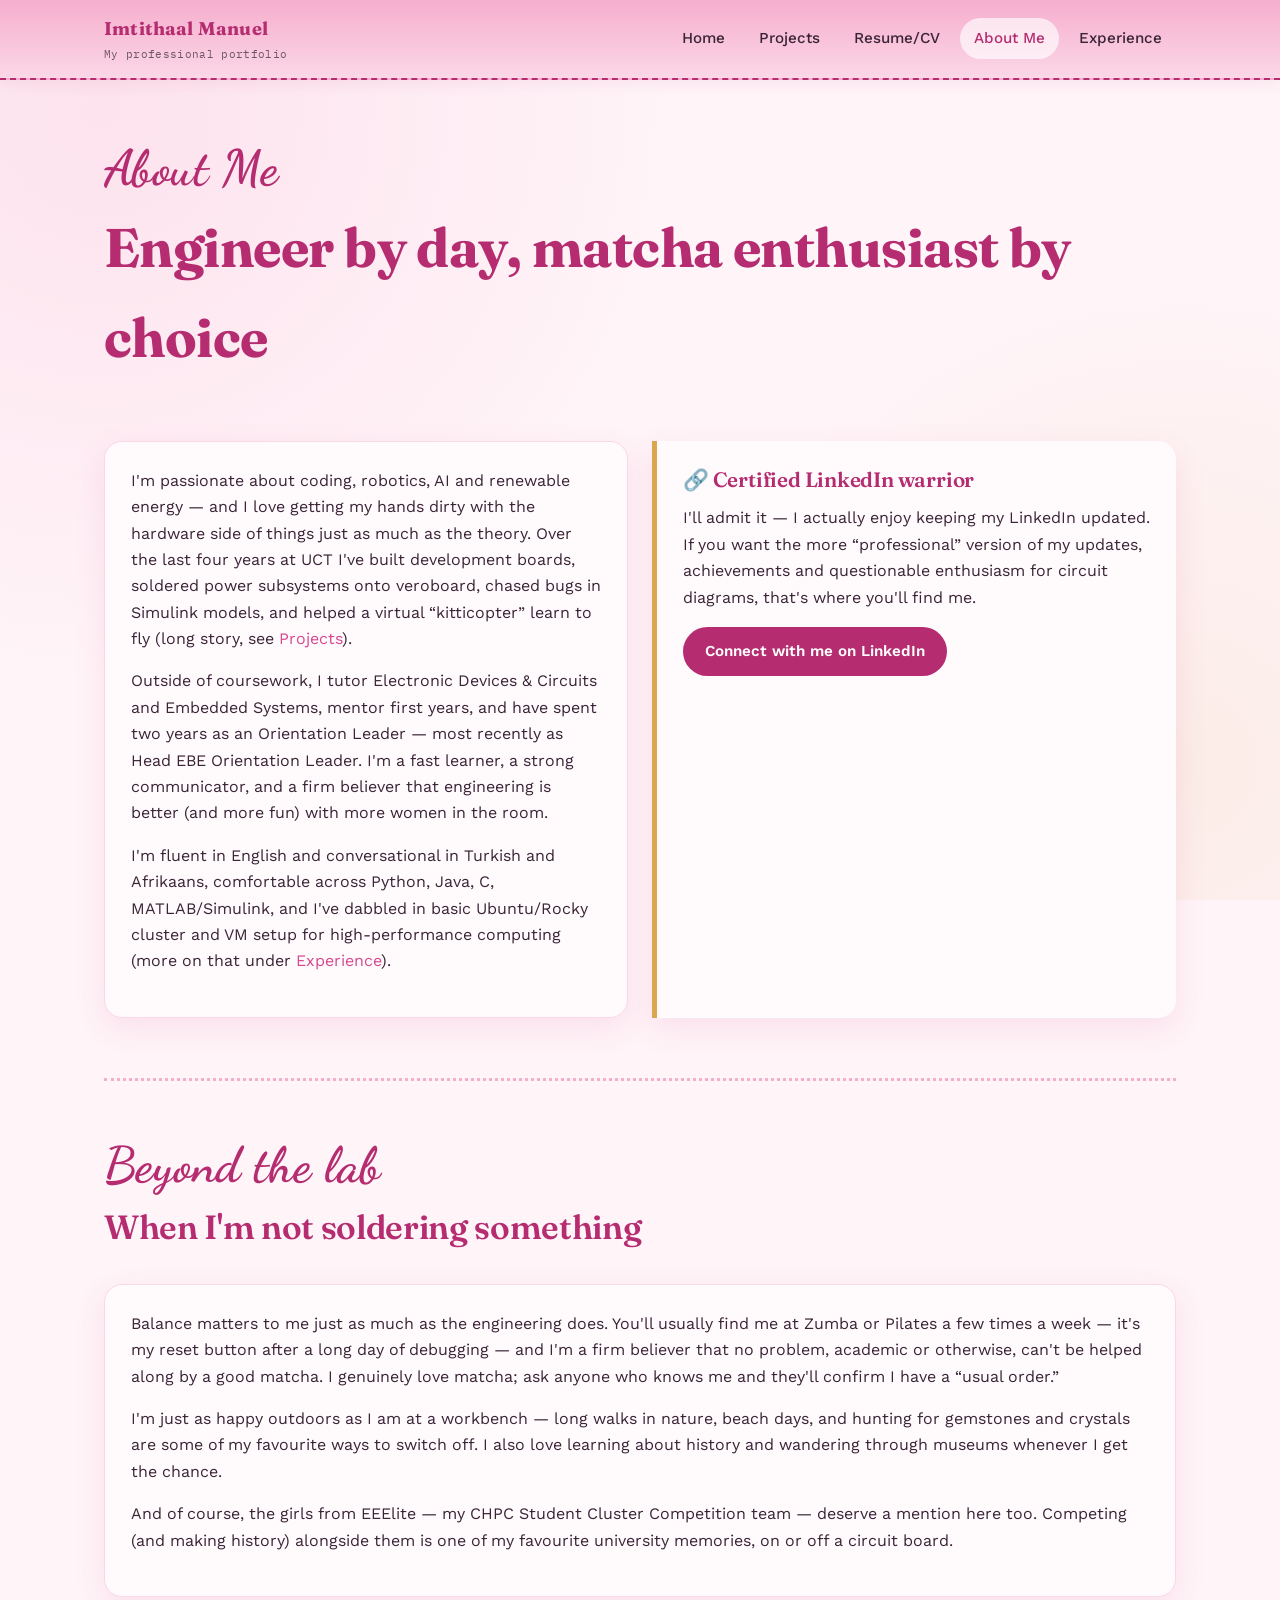
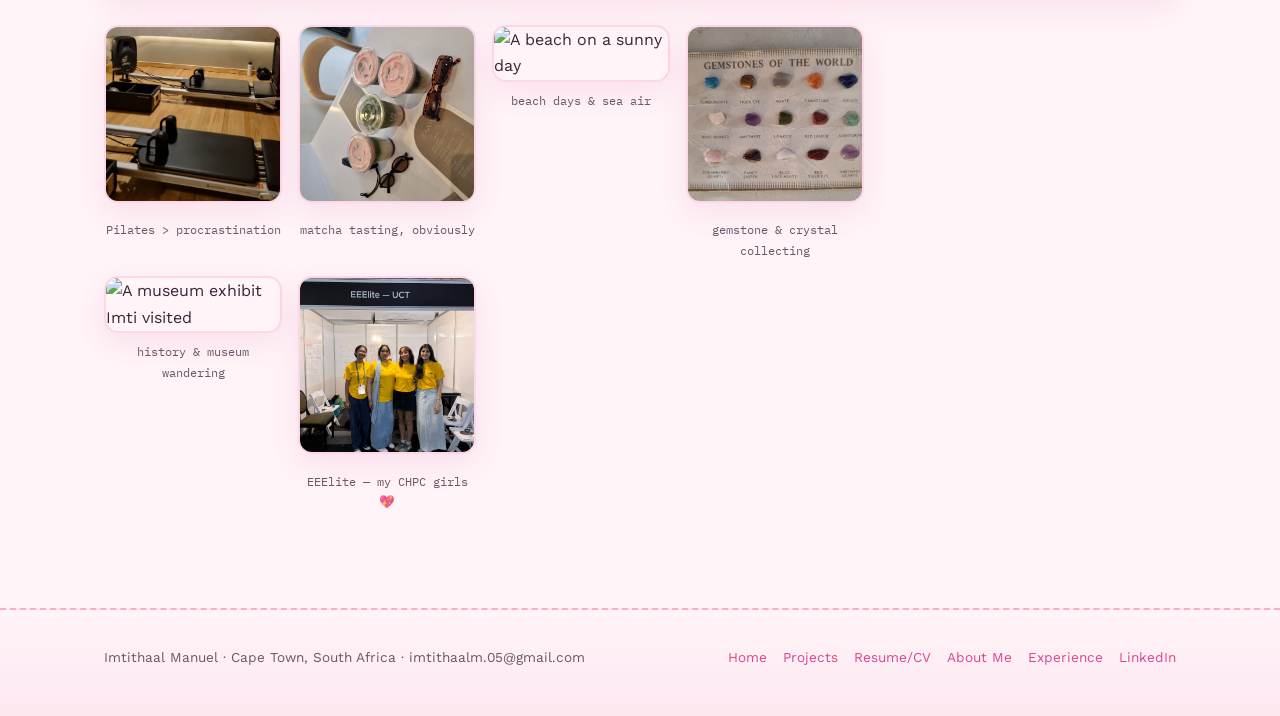
==== about.html @ 9ca9e53a "newest update" ====
<!DOCTYPE html>
<html lang="en">
<head>
<meta charset="UTF-8">
<meta name="viewport" content="width=device-width, initial-scale=1.0">
<title>About Me — Imtithaal Manuel</title>
<meta name="description" content="Get to know Imti — engineer, tutor, orientation leader, and everything she loves outside the lab.">
<link rel="icon" href="data:image/svg+xml,%3Csvg xmlns='http://www.w3.org/2000/svg' viewBox='0 0 100 100'%3E%3Ccircle cx='50' cy='50' r='45' fill='%23f6aecd'/%3E%3Ccircle cx='50' cy='50' r='16' fill='%23d6478e'/%3E%3C/svg%3E">
<link rel="stylesheet" href="style.css">

</head>
<body>
<a class="skip-link" href="#main">Skip to content</a>

<header class="site-header">
  <nav class="nav">
    <a href="index.html" class="brand"><span class="brand-name">Imtithaal Manuel</span><span class="brand-tagline">My professional portfolio</span></a>
    <input type="checkbox" id="nav-toggle" class="nav-toggle">
    <label for="nav-toggle" class="hamburger" aria-label="Toggle navigation"><span></span><span></span><span></span></label>
    <ul class="nav-links">
      <li><a href="index.html">Home</a></li>
      <li><a href="projects.html">Projects</a></li>
      <li><a href="cv.html">Resume/CV</a></li>
      <li><a href="about.html" class="active">About Me</a></li>
      <li><a href="experience.html">Experience</a></li>
    </ul>
  </nav>
</header>

<main id="main">

  <section class="hero" style="padding-bottom:0;">
    <div class="wrap">
      <span class="eyebrow">About Me</span>
      <h1>Engineer by day, matcha enthusiast by choice</h1>
    </div>
  </section>

  <section>
    <div class="wrap">
      <div class="grid-2">
        <div class="card">
          <p>I'm passionate about coding, robotics, AI and renewable energy &mdash; and I love getting my hands dirty with the hardware side of things just as much as the theory. Over the last four years at UCT I've built development boards, soldered power subsystems onto veroboard, chased bugs in Simulink models, and helped a virtual &ldquo;kitticopter&rdquo; learn to fly (long story, see <a href="projects.html">Projects</a>).</p>
          <p>Outside of coursework, I tutor Electronic Devices &amp; Circuits and Embedded Systems, mentor first years, and have spent two years as an Orientation Leader &mdash; most recently as Head EBE Orientation Leader. I'm a fast learner, a strong communicator, and a firm believer that engineering is better (and more fun) with more women in the room.</p>
          <p>I'm fluent in English and conversational in Turkish and Afrikaans, comfortable across Python, Java, C, MATLAB/Simulink, and I've dabbled in basic Ubuntu/Rocky cluster and VM setup for high-performance computing (more on that under <a href="experience.html">Experience</a>).</p>
        </div>
        <div class="callout">
          <h3 class="mt-0">&#128279; Certified LinkedIn warrior</h3>
          <p>I'll admit it &mdash; I actually enjoy keeping my LinkedIn updated. If you want the more &ldquo;professional&rdquo; version of my updates, achievements and questionable enthusiasm for circuit diagrams, that's where you'll find me.</p>
          <a class="btn" href="https://www.linkedin.com/in/imtithaal-m-58539129a" target="_blank" rel="noopener">Connect with me on LinkedIn</a>
        </div>
      </div>
    </div>
  </section>

  <div class="wrap"><div class="trace-divider"></div></div>

  <section>
    <div class="wrap">
      <div class="section-head">
        <span class="eyebrow">Beyond the lab</span>
        <h2>When I'm not soldering something</h2>
      </div>
      <div class="card" style="margin-bottom:28px;">
        <p>Balance matters to me just as much as the engineering does. You'll usually find me at Zumba or Pilates a few times a week &mdash; it's my reset button after a long day of debugging &mdash; and I'm a firm believer that no problem, academic or otherwise, can't be helped along by a good matcha. I genuinely love matcha; ask anyone who knows me and they'll confirm I have a &ldquo;usual order.&rdquo;</p>
          <p>I'm just as happy outdoors as I am at a workbench &mdash; long walks in nature, beach days, and hunting for gemstones and crystals are some of my favourite ways to switch off. I also love learning about history and wandering through museums whenever I get the chance.</p>
          <p>And of course, the girls from EEElite &mdash; my CHPC Student Cluster Competition team &mdash; deserve a mention here too. Competing (and making history) alongside them is one of my favourite university memories, on or off a circuit board.</p>
      </div>
      <div class="hobby-grid">
        <figure>
          <img src="images/pilates.jpg" alt="A Pilates reformer machine in a bright studio">
          <figcaption>Pilates &gt; procrastination</figcaption>
        </figure>
        <figure>
          <img src="images/matcha.jpg" alt="A matcha tasting, cups of matcha lined up">
          <figcaption>matcha tasting, obviously</figcaption>
        </figure>
        <figure>
          <img src="images/beach.jpg" alt="A beach on a sunny day">
          <figcaption>beach days &amp; sea air</figcaption>
        </figure>
        <figure>
          <img src="images/stones.jpg" alt="A collection of gemstones and crystals">
          <figcaption>gemstone &amp; crystal collecting</figcaption>
        </figure>
        <figure>
          <img src="images/history.jpg" alt="A museum exhibit Imti visited">
          <figcaption>history &amp; museum wandering</figcaption>
        </figure>
        <figure>
          <img src="images/eeelite.jpg" alt="Imti with her CHPC Student Cluster Competition team, EEElite">
          <figcaption>EEElite &mdash; my CHPC girls &#128150;</figcaption>
        </figure>
      </div>
    </div>
  </section>

</main>

<footer class="site-footer">
  <div class="wrap footer-inner">
    <p>Imtithaal Manuel &middot; Cape Town, South Africa &middot; imtithaalm.05@gmail.com</p>
    <div class="footer-links">
      <a href="index.html">Home</a>
      <a href="projects.html">Projects</a>
      <a href="cv.html">Resume/CV</a>
      <a href="about.html">About Me</a>
      <a href="experience.html">Experience</a>
      <a href="https://www.linkedin.com/in/imtithaal-m-58539129a" target="_blank" rel="noopener">LinkedIn</a>
    </div>
  </div>
</footer>

</body>
</html>
---- style.css ----
/* =========================================================
   Imti Manuel — Eportfolio
   Design system: "Pink Circuit" — baby pink + PCB trace motifs
   ========================================================= */

@import url('https://fonts.googleapis.com/css2?family=Fraunces:ital,opsz,wght@0,9..144,400;0,9..144,600;0,9..144,700;1,9..144,500&family=Work+Sans:wght@300;400;500;600;700&family=IBM+Plex+Mono:wght@400;500;600&family=Dancing+Script:wght@600;700&display=swap');

:root{
  --pink-bg:      #fff4f8;
  --pink-card:    #fffbfd;
  --pink-primary: #f6aecd;
  --pink-soft:    #fbd7e7;
  --pink-deep:    #d6478e;
  --pink-deeper:  #b52d70;
  --ink:          #3a2436;
  --ink-soft:     #6e5568;
  --gold:         #dba64c;
  --trace:        #f2c6dc;
  --radius:       18px;
  --shadow:       0 10px 30px rgba(214,71,142,0.12);
  --maxw:         1120px;
}

*{box-sizing:border-box;}
html{scroll-behavior:smooth;}

body{
  margin:0;
  background:var(--pink-bg);
  color:var(--ink);
  font-family:'Work Sans', sans-serif;
  font-weight:400;
  line-height:1.65;
  -webkit-font-smoothing:antialiased;
}

/* Circuit trace background wash on body */
body{
  background-image:
    radial-gradient(circle at 8% 12%, rgba(246,174,205,0.25), transparent 40%),
    radial-gradient(circle at 92% 85%, rgba(219,166,76,0.10), transparent 35%);
  background-attachment:fixed;
}

h1,h2,h3,h4{
  font-family:'Fraunces', serif;
  color:var(--pink-deeper);
  margin:0 0 0.4em 0;
  font-weight:600;
  letter-spacing:-0.01em;
}

h1{font-size:clamp(2.2rem,5vw,3.4rem); font-weight:700;}
h2{font-size:clamp(1.5rem,3vw,2.1rem);}
h3{font-size:1.3rem;}

p{margin:0 0 1em 0;}
a{color:var(--pink-deep); text-decoration:none;}
a:hover{color:var(--pink-deeper); text-decoration:underline;}

.mono{
  font-family:'IBM Plex Mono', monospace;
  letter-spacing:0.02em;
}

.wrap{
  max-width:var(--maxw);
  margin:0 auto;
  padding:0 24px;
}

/* ---------- Skip link / focus ---------- */
a:focus-visible, button:focus-visible, .chip:focus-visible{
  outline:3px solid var(--pink-deeper);
  outline-offset:2px;
}
.skip-link{
  position:absolute; left:-999px; top:auto;
  background:var(--pink-deeper); color:#fff; padding:10px 16px; border-radius:8px; z-index:999;
}
.skip-link:focus{ left:16px; top:16px; }

/* ---------- Header / Nav (the "board edge") ---------- */
.site-header{
  position:sticky; top:0; z-index:50;
  background:linear-gradient(180deg, var(--pink-primary), var(--pink-soft));
  border-bottom:2px dashed var(--pink-deeper);
  box-shadow:0 4px 14px rgba(181,45,112,0.08);
}
.nav{
  display:flex; align-items:center; justify-content:space-between;
  padding:14px 24px; max-width:var(--maxw); margin:0 auto;
}
.brand{
  display:flex; flex-direction:column; align-items:flex-start; gap:1px;
  text-decoration:none;
}
.brand:hover{ text-decoration:none; }
.brand-name{
  font-family:'Fraunces', serif;
  font-weight:700;
  font-size:1.15rem;
  color:var(--pink-deeper);
  letter-spacing:0.01em;
}
.brand-tagline{
  font-family:'IBM Plex Mono', monospace;
  font-size:0.7rem;
  color:var(--ink-soft);
  letter-spacing:0.03em;
}
.nav-links{
  display:flex; gap:6px; list-style:none; margin:0; padding:0;
}
.nav-links a{
  display:inline-block;
  padding:8px 14px;
  border-radius:999px;
  color:var(--ink);
  font-weight:500;
  font-size:0.95rem;
}
.nav-links a:hover, .nav-links a.active{
  background:rgba(255,255,255,0.65);
  text-decoration:none;
  color:var(--pink-deeper);
}
.nav-toggle{ display:none; }
.hamburger{
  display:none;
  background:none; border:2px solid var(--pink-deeper); border-radius:10px;
  width:42px; height:38px; cursor:pointer;
  flex-direction:column; align-items:center; justify-content:center; gap:4px;
}
.hamburger span{ width:20px; height:2px; background:var(--pink-deeper); display:block; }

@media (max-width: 760px){
  .hamburger{ display:flex; }
  .nav-links{
    position:absolute; top:100%; left:0; right:0;
    flex-direction:column; background:var(--pink-soft);
    padding:10px 20px 18px; gap:2px;
    display:none;
    border-bottom:2px dashed var(--pink-deeper);
  }
  .nav-toggle:checked ~ .nav-links{ display:flex; }
  .nav-links a{ width:100%; }
}

/* ---------- Hero ---------- */
.hero{
  padding:64px 0 40px;
}
.hero-grid{
  display:grid;
  grid-template-columns:1.1fr 0.9fr;
  gap:48px;
  align-items:center;
}
@media (max-width:820px){ .hero-grid{ grid-template-columns:1fr; } }

.eyebrow{
  display:block;
  font-family:'Dancing Script', cursive;
  font-size:clamp(2rem, 4.5vw, 3.1rem);
  font-weight:700;
  text-transform:none;
  letter-spacing:0.01em;
  color:var(--pink-deeper);
  margin-bottom:10px;
  line-height:1;
}

.hero-photo-frame{
  position:relative;
  border-radius:24px;
  padding:14px;
  background:var(--pink-card);
  box-shadow:var(--shadow);
  border:2px solid var(--pink-soft);
}
.hero-photo-frame img{
  width:100%; display:block; border-radius:16px;
}
.hero-photo-caption{
  font-family:'IBM Plex Mono', monospace;
  font-size:0.78rem;
  color:var(--ink-soft);
  text-align:center;
  margin-top:10px;
}

.lede{
  font-size:1.15rem;
  color:var(--ink-soft);
  max-width:56ch;
}

.btn{
  display:inline-flex; align-items:center; gap:8px;
  background:var(--pink-deeper); color:#fff;
  padding:12px 22px; border-radius:999px;
  font-weight:600; font-size:0.95rem;
  border:none; cursor:pointer;
}
.btn:hover{ background:var(--pink-deep); text-decoration:none; color:#fff; }
.btn-outline{
  background:transparent; color:var(--pink-deeper);
  border:2px solid var(--pink-deeper);
}
.btn-outline:hover{ background:var(--pink-soft); color:var(--pink-deeper); }
.btn-row{ display:flex; gap:12px; flex-wrap:wrap; margin-top:22px; }

/* ---------- Divider ---------- */
.trace-divider{
  width:100%; height:0; margin:24px 0;
  border-top:3px dotted var(--pink-primary);
}

/* ---------- Sections ---------- */
section{ padding:36px 0; }
.section-head{ margin-bottom:28px; }
.section-head .eyebrow{ margin-bottom:10px; }

/* ---------- Chips / tags (component labels) ---------- */
.chips{ display:flex; flex-wrap:wrap; gap:10px; }
.chip{
  font-family:'IBM Plex Mono', monospace;
  font-size:0.82rem;
  background:var(--pink-card);
  border:1.5px solid var(--pink-primary);
  color:var(--ink);
  padding:7px 13px;
  border-radius:8px;
  position:relative;
}

/* ---------- Cards ---------- */
.card{
  background:var(--pink-card);
  border-radius:var(--radius);
  border:1px solid var(--pink-soft);
  box-shadow:var(--shadow);
  padding:26px;
}
.grid-2{ display:grid; grid-template-columns:1fr 1fr; gap:24px; }
.grid-3{ display:grid; grid-template-columns:repeat(3,1fr); gap:20px; }
@media (max-width:820px){ .grid-2, .grid-3{ grid-template-columns:1fr; } }

.gallery-strip{
  display:grid; grid-template-columns:repeat(4,1fr); gap:16px;
}
@media (max-width:820px){ .gallery-strip{ grid-template-columns:repeat(2,1fr); } }
.gallery-strip figure{ margin:0; }
.gallery-strip img{
  width:100%; height:190px; object-fit:cover; border-radius:14px;
  border:2px solid var(--pink-soft);
}
.gallery-strip figcaption{
  font-family:'IBM Plex Mono', monospace;
  font-size:0.74rem; color:var(--ink-soft);
  margin-top:8px; text-align:center;
}

/* ---------- IC-chip style badge for course codes ---------- */
.ic-badge{
  display:inline-block;
  font-family:'Dancing Script', cursive;
  font-weight:700; font-size:1.7rem;
  color:var(--pink-deeper);
  line-height:1;
}

/* ---------- Project cards ---------- */
.project{
  background:var(--pink-card);
  border-radius:var(--radius);
  border:1px solid var(--pink-soft);
  box-shadow:var(--shadow);
  overflow:hidden;
  margin-bottom:36px;
  display:grid;
  grid-template-columns:0.9fr 1.1fr;
  align-items:center;
}
.project.reverse{ direction:rtl; }
.project.reverse > *{ direction:ltr; }
@media (max-width:820px){
  .project, .project.reverse{ grid-template-columns:1fr; direction:ltr; }
}
.project img{
  width:100%;
  aspect-ratio:4/3;
  object-fit:cover;
  object-position:center;
  display:block;
}
.project-body{ padding:28px 30px; }
.project-body .ic-badge{ margin-bottom:14px; }
.project-tools{ margin-top:16px; display:flex; flex-wrap:wrap; gap:8px; }
.project-tools .chip{ font-size:0.75rem; padding:5px 10px; }
.report-slot{
  margin-top:18px;
  border:1.5px dashed var(--pink-primary);
  border-radius:12px;
  padding:12px 16px;
  font-size:0.85rem;
  color:var(--ink-soft);
  background:rgba(255,255,255,0.5);
}

/* ---------- Timeline (experience) ---------- */
.timeline{
  border-left:3px dashed var(--pink-primary);
  padding-left:28px;
  margin-left:8px;
}
.timeline-item{
  position:relative;
  margin-bottom:44px;
}
.timeline-item::before{
  content:""; position:absolute; left:-35px; top:6px;
  width:14px; height:14px; border-radius:50%;
  background:var(--gold); border:3px solid var(--pink-bg);
  box-shadow:0 0 0 2px var(--pink-deeper);
}
.timeline-date{
  font-family:'IBM Plex Mono', monospace;
  font-size:0.8rem; color:var(--pink-deeper); font-weight:600;
  text-transform:uppercase; letter-spacing:0.06em;
}
.timeline-item img{
  width:100%; max-width:520px; border-radius:16px; margin-top:14px;
  border:2px solid var(--pink-soft); box-shadow:var(--shadow);
}
.timeline-item .img-row{ display:flex; gap:16px; flex-wrap:wrap; align-items:flex-start; }
.timeline-item .img-row img{
  width:100%;
  max-width:380px;
  height:auto;
  aspect-ratio:4/3;
  object-fit:cover;
  object-position:center;
}
@media (max-width:600px){
  .timeline-item .img-row img{ max-width:100%; }
}

/* ---------- CV page ---------- */
.cv-grid{ display:grid; grid-template-columns:repeat(2,1fr); gap:24px; }
@media (max-width:820px){ .cv-grid{ grid-template-columns:1fr; } }
.cv-block h3{
  display:flex; align-items:center; gap:10px;
}
.cv-block h3::before{
  content:""; width:8px; height:8px; border-radius:50%; background:var(--gold);
}
.cv-list{ list-style:none; margin:0; padding:0; }
.cv-list li{
  padding:10px 0; border-bottom:1px dashed var(--pink-soft);
}
.cv-list li:last-child{ border-bottom:none; }
.cv-role{ font-weight:600; color:var(--ink); }
.cv-date{
  font-family:'IBM Plex Mono', monospace; font-size:0.78rem; color:var(--ink-soft);
}

.download-panel{
  background:linear-gradient(135deg, var(--pink-primary), var(--pink-soft));
  border-radius:var(--radius);
  padding:32px;
  text-align:center;
  box-shadow:var(--shadow);
  margin-bottom:40px;
}
.download-panel p{ color:var(--ink); }

/* ---------- Contact form ---------- */
.contact-form{
  max-width:640px;
  margin:0 auto;
}
.form-row{
  display:grid; grid-template-columns:1fr 1fr; gap:18px;
}
@media (max-width:560px){ .form-row{ grid-template-columns:1fr; } }
.form-field{ margin-bottom:18px; display:flex; flex-direction:column; }
.form-field label{
  font-family:'IBM Plex Mono', monospace;
  font-size:0.8rem; color:var(--pink-deeper); font-weight:600;
  margin-bottom:6px;
}
.form-field input, .form-field textarea{
  font-family:'Work Sans', sans-serif;
  font-size:0.95rem;
  padding:11px 14px;
  border-radius:10px;
  border:1.5px solid var(--pink-primary);
  background:#fff;
  color:var(--ink);
  resize:vertical;
}
.form-field input:focus, .form-field textarea:focus{
  outline:none;
  border-color:var(--pink-deeper);
  box-shadow:0 0 0 3px rgba(214,71,142,0.15);
}
.contact-form .btn{
  border:none; cursor:pointer; font-size:1rem;
}

/* ---------- Callout / linkedin ---------- */
.callout{
  background:var(--pink-card);
  border-left:5px solid var(--gold);
  border-radius:0 var(--radius) var(--radius) 0;
  padding:22px 26px;
  box-shadow:var(--shadow);
}

/* ---------- Footer ---------- */
.site-footer{
  margin-top:60px;
  padding:36px 0 48px;
  border-top:2px dashed var(--pink-primary);
  background:linear-gradient(180deg, transparent, rgba(246,174,205,0.18));
}
.footer-inner{
  display:flex; justify-content:space-between; align-items:center; flex-wrap:wrap; gap:14px;
}
.footer-inner p{ margin:0; font-size:0.85rem; color:var(--ink-soft); }
.footer-links{ display:flex; gap:16px; }
.footer-links a{ font-size:0.85rem; }

/* ---------- utilities ---------- */
.text-center{ text-align:center; }
.mt-0{ margin-top:0; }
.small{ font-size:0.85rem; color:var(--ink-soft); }

/* =========================================================
   Projects grid (overview page) + project detail pages
   ========================================================= */
.project-grid{
  display:grid;
  grid-template-columns:repeat(auto-fit, minmax(220px,1fr));
  gap:22px;
}
.project-card{
  display:flex; flex-direction:column;
  background:var(--pink-card);
  border-radius:var(--radius);
  border:1px solid var(--pink-soft);
  box-shadow:var(--shadow);
  overflow:hidden;
  text-decoration:none;
  color:var(--ink);
  transition:transform 0.15s ease, box-shadow 0.15s ease;
}
.project-card:hover{
  transform:translateY(-4px);
  box-shadow:0 16px 34px rgba(214,71,142,0.2);
  text-decoration:none;
}
.project-card img{
  width:100%; aspect-ratio:4/3; max-height:170px; object-fit:cover; display:block;
}
.project-card-body{ padding:20px 22px 24px; flex:1; display:flex; flex-direction:column; }
.project-card-body .ic-badge{ align-self:flex-start; margin-bottom:10px; }
.project-card-body h3{ margin-bottom:8px; font-size:1.15rem; }
.project-card-body p{
  color:var(--ink-soft); font-size:0.92rem; flex:1; margin-bottom:14px;
}
.read-more{
  font-family:'IBM Plex Mono', monospace;
  font-size:0.82rem; font-weight:600;
  color:var(--pink-deeper);
}
.project-card:hover .read-more{ text-decoration:underline; }

.detail-back{
  display:inline-flex; align-items:center; gap:6px;
  font-family:'IBM Plex Mono', monospace; font-size:0.85rem;
  margin-bottom:18px;
}

.project-detail{
  background:var(--pink-card);
  border-radius:var(--radius);
  border:1px solid var(--pink-soft);
  box-shadow:var(--shadow);
  overflow:hidden;
  display:grid;
  grid-template-columns:0.7fr 1.3fr;
  max-width:900px;
  margin:0 auto;
}
@media (max-width:820px){ .project-detail{ grid-template-columns:1fr; max-width:520px; } }
.project-detail img{ width:100%; height:100%; max-height:320px; object-fit:cover; object-position:center; }
.project-detail-body{ padding:28px 30px; }
.project-detail-body .ic-badge{ margin-bottom:14px; }

/* =========================================================
   Resume / CV page — distinct typography
   ========================================================= */
body.resume-page{
  font-family:'DM Sans', 'Work Sans', sans-serif;
}
body.resume-page h1, body.resume-page h2, body.resume-page h3{
  font-family:'Poppins', sans-serif;
  font-weight:600;
}
body.resume-page .cv-role{ font-family:'DM Sans', sans-serif; font-weight:600; }
body.resume-page .lede{ font-family:'DM Sans', sans-serif; }
.resume-intro{
  background:linear-gradient(135deg, var(--pink-primary), var(--pink-soft));
  border-radius:var(--radius);
  padding:36px;
  text-align:center;
  box-shadow:var(--shadow);
  margin-bottom:40px;
}
.resume-intro p{ font-family:'DM Sans', sans-serif; font-size:1.05rem; max-width:60ch; margin:0 auto 20px; }

/* =========================================================
   About Me — hobbies grid
   ========================================================= */
.hobby-grid{
  display:grid; grid-template-columns:repeat(auto-fill, minmax(150px,1fr)); gap:16px;
  max-width:760px;
}
@media (max-width:520px){ .hobby-grid{ grid-template-columns:repeat(2,1fr); } }
.hobby-grid figure{ margin:0; }
.hobby-grid img{
  width:100%; aspect-ratio:1/1; object-fit:cover; border-radius:14px;
  border:2px solid var(--pink-soft); box-shadow:var(--shadow);
}
.hobby-grid figcaption{
  font-family:'IBM Plex Mono', monospace; font-size:0.78rem; color:var(--ink-soft);
  margin-top:8px; text-align:center;
}
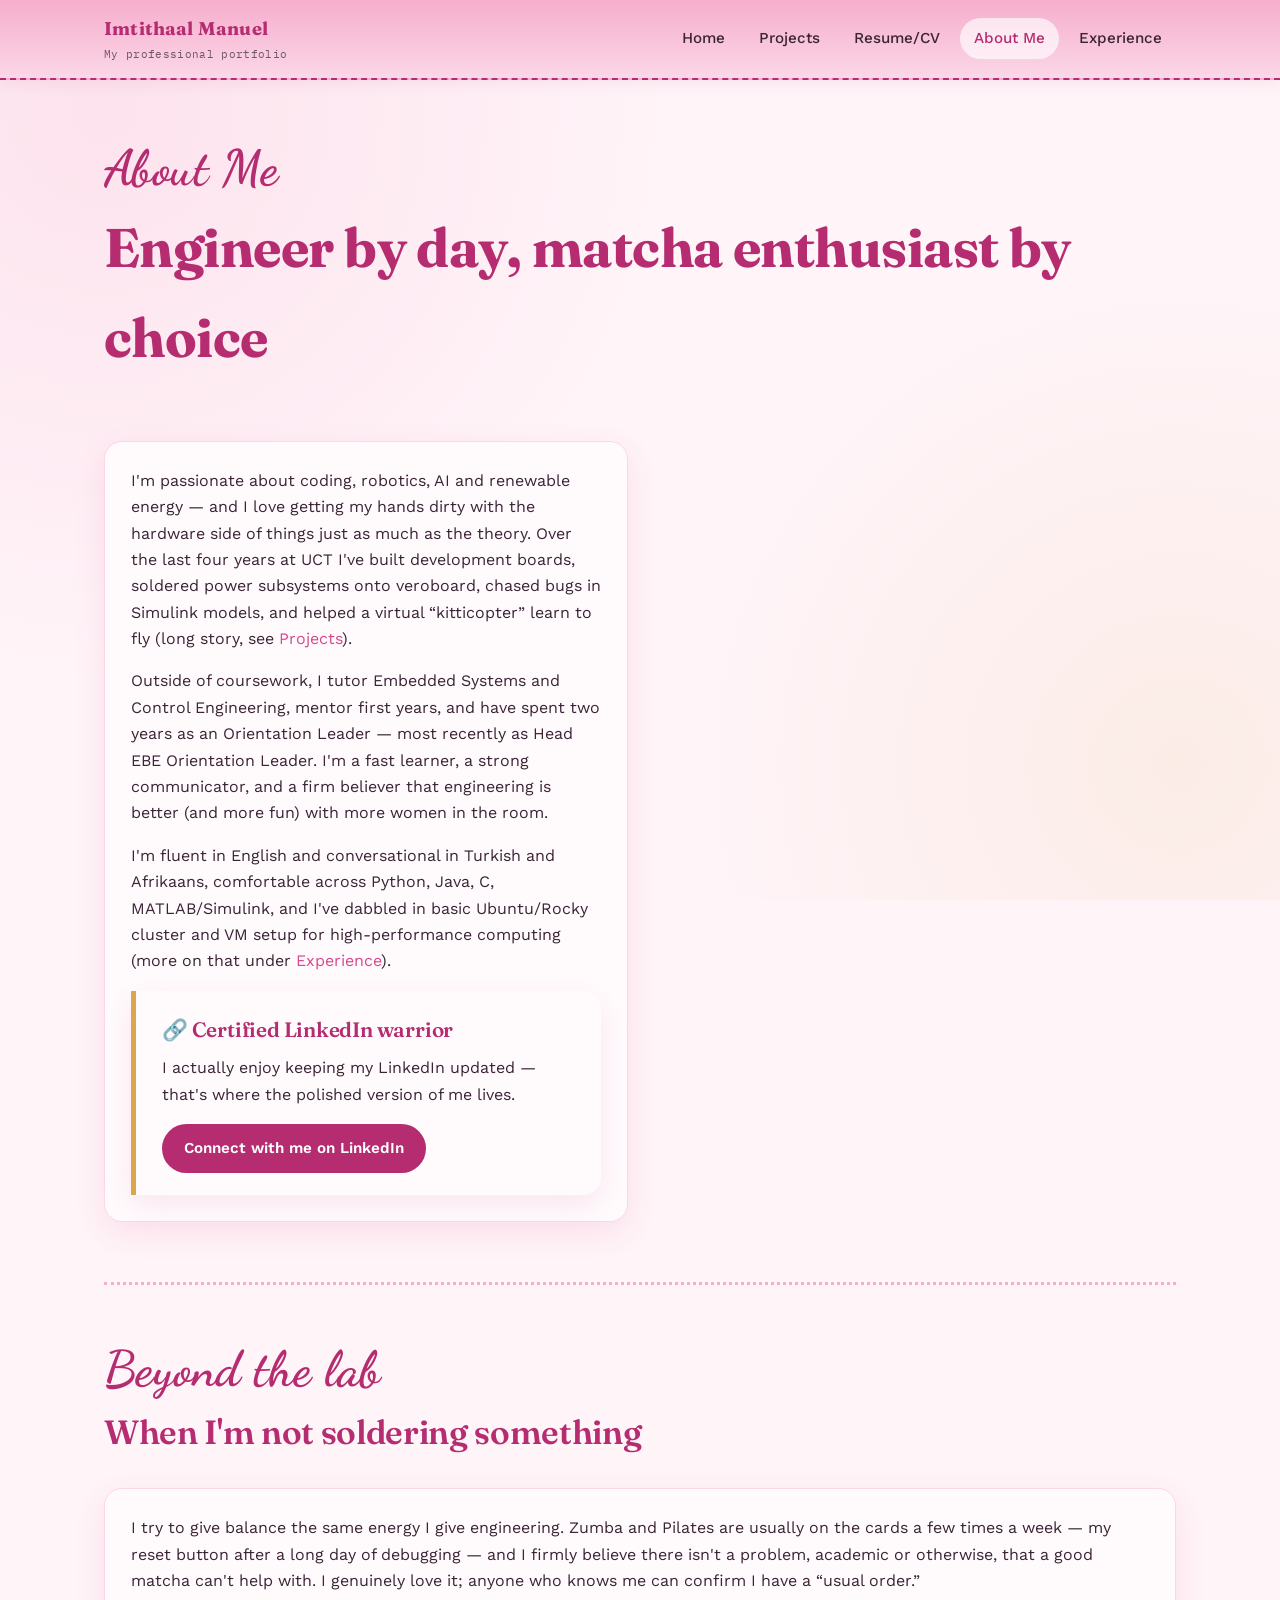
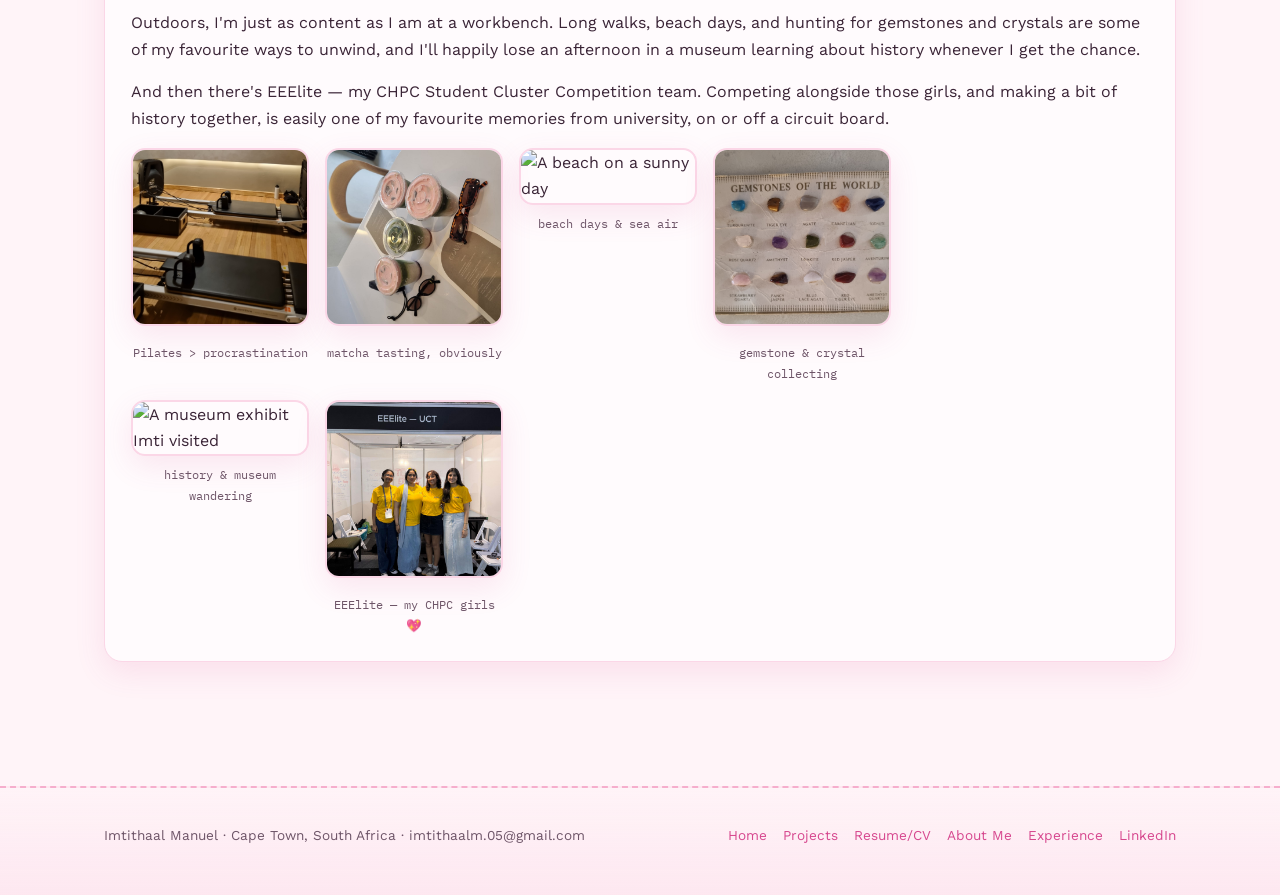
==== commit 8123b857: "update on cv" ====
--- a/about.html
+++ b/about.html
@@ -41,12 +41,11 @@
       <div class="grid-2">
         <div class="card">
           <p>I'm passionate about coding, robotics, AI and renewable energy &mdash; and I love getting my hands dirty with the hardware side of things just as much as the theory. Over the last four years at UCT I've built development boards, soldered power subsystems onto veroboard, chased bugs in Simulink models, and helped a virtual &ldquo;kitticopter&rdquo; learn to fly (long story, see <a href="projects.html">Projects</a>).</p>
-          <p>Outside of coursework, I tutor Electronic Devices &amp; Circuits and Embedded Systems, mentor first years, and have spent two years as an Orientation Leader &mdash; most recently as Head EBE Orientation Leader. I'm a fast learner, a strong communicator, and a firm believer that engineering is better (and more fun) with more women in the room.</p>
+          <p>Outside of coursework, I tutor Embedded Systems and Control Engineering, mentor first years, and have spent two years as an Orientation Leader &mdash; most recently as Head EBE Orientation Leader. I'm a fast learner, a strong communicator, and a firm believer that engineering is better (and more fun) with more women in the room.</p>
           <p>I'm fluent in English and conversational in Turkish and Afrikaans, comfortable across Python, Java, C, MATLAB/Simulink, and I've dabbled in basic Ubuntu/Rocky cluster and VM setup for high-performance computing (more on that under <a href="experience.html">Experience</a>).</p>
-        </div>
         <div class="callout">
           <h3 class="mt-0">&#128279; Certified LinkedIn warrior</h3>
-          <p>I'll admit it &mdash; I actually enjoy keeping my LinkedIn updated. If you want the more &ldquo;professional&rdquo; version of my updates, achievements and questionable enthusiasm for circuit diagrams, that's where you'll find me.</p>
+          <p>I actually enjoy keeping my LinkedIn updated &mdash; that's where the polished version of me lives.</p>
           <a class="btn" href="https://www.linkedin.com/in/imtithaal-m-58539129a" target="_blank" rel="noopener">Connect with me on LinkedIn</a>
         </div>
       </div>
@@ -62,10 +61,9 @@
         <h2>When I'm not soldering something</h2>
       </div>
       <div class="card" style="margin-bottom:28px;">
-        <p>Balance matters to me just as much as the engineering does. You'll usually find me at Zumba or Pilates a few times a week &mdash; it's my reset button after a long day of debugging &mdash; and I'm a firm believer that no problem, academic or otherwise, can't be helped along by a good matcha. I genuinely love matcha; ask anyone who knows me and they'll confirm I have a &ldquo;usual order.&rdquo;</p>
-          <p>I'm just as happy outdoors as I am at a workbench &mdash; long walks in nature, beach days, and hunting for gemstones and crystals are some of my favourite ways to switch off. I also love learning about history and wandering through museums whenever I get the chance.</p>
-          <p>And of course, the girls from EEElite &mdash; my CHPC Student Cluster Competition team &mdash; deserve a mention here too. Competing (and making history) alongside them is one of my favourite university memories, on or off a circuit board.</p>
-      </div>
+        <p>I try to give balance the same energy I give engineering. Zumba and Pilates are usually on the cards a few times a week &mdash; my reset button after a long day of debugging &mdash; and I firmly believe there isn't a problem, academic or otherwise, that a good matcha can't help with. I genuinely love it; anyone who knows me can confirm I have a &ldquo;usual order.&rdquo;</p>
+          <p>Outdoors, I'm just as content as I am at a workbench. Long walks, beach days, and hunting for gemstones and crystals are some of my favourite ways to unwind, and I'll happily lose an afternoon in a museum learning about history whenever I get the chance.</p>
+          <p>And then there's EEElite &mdash; my CHPC Student Cluster Competition team. Competing alongside those girls, and making a bit of history together, is easily one of my favourite memories from university, on or off a circuit board.</p>
       <div class="hobby-grid">
         <figure>
           <img src="images/pilates.jpg" alt="A Pilates reformer machine in a bright studio">
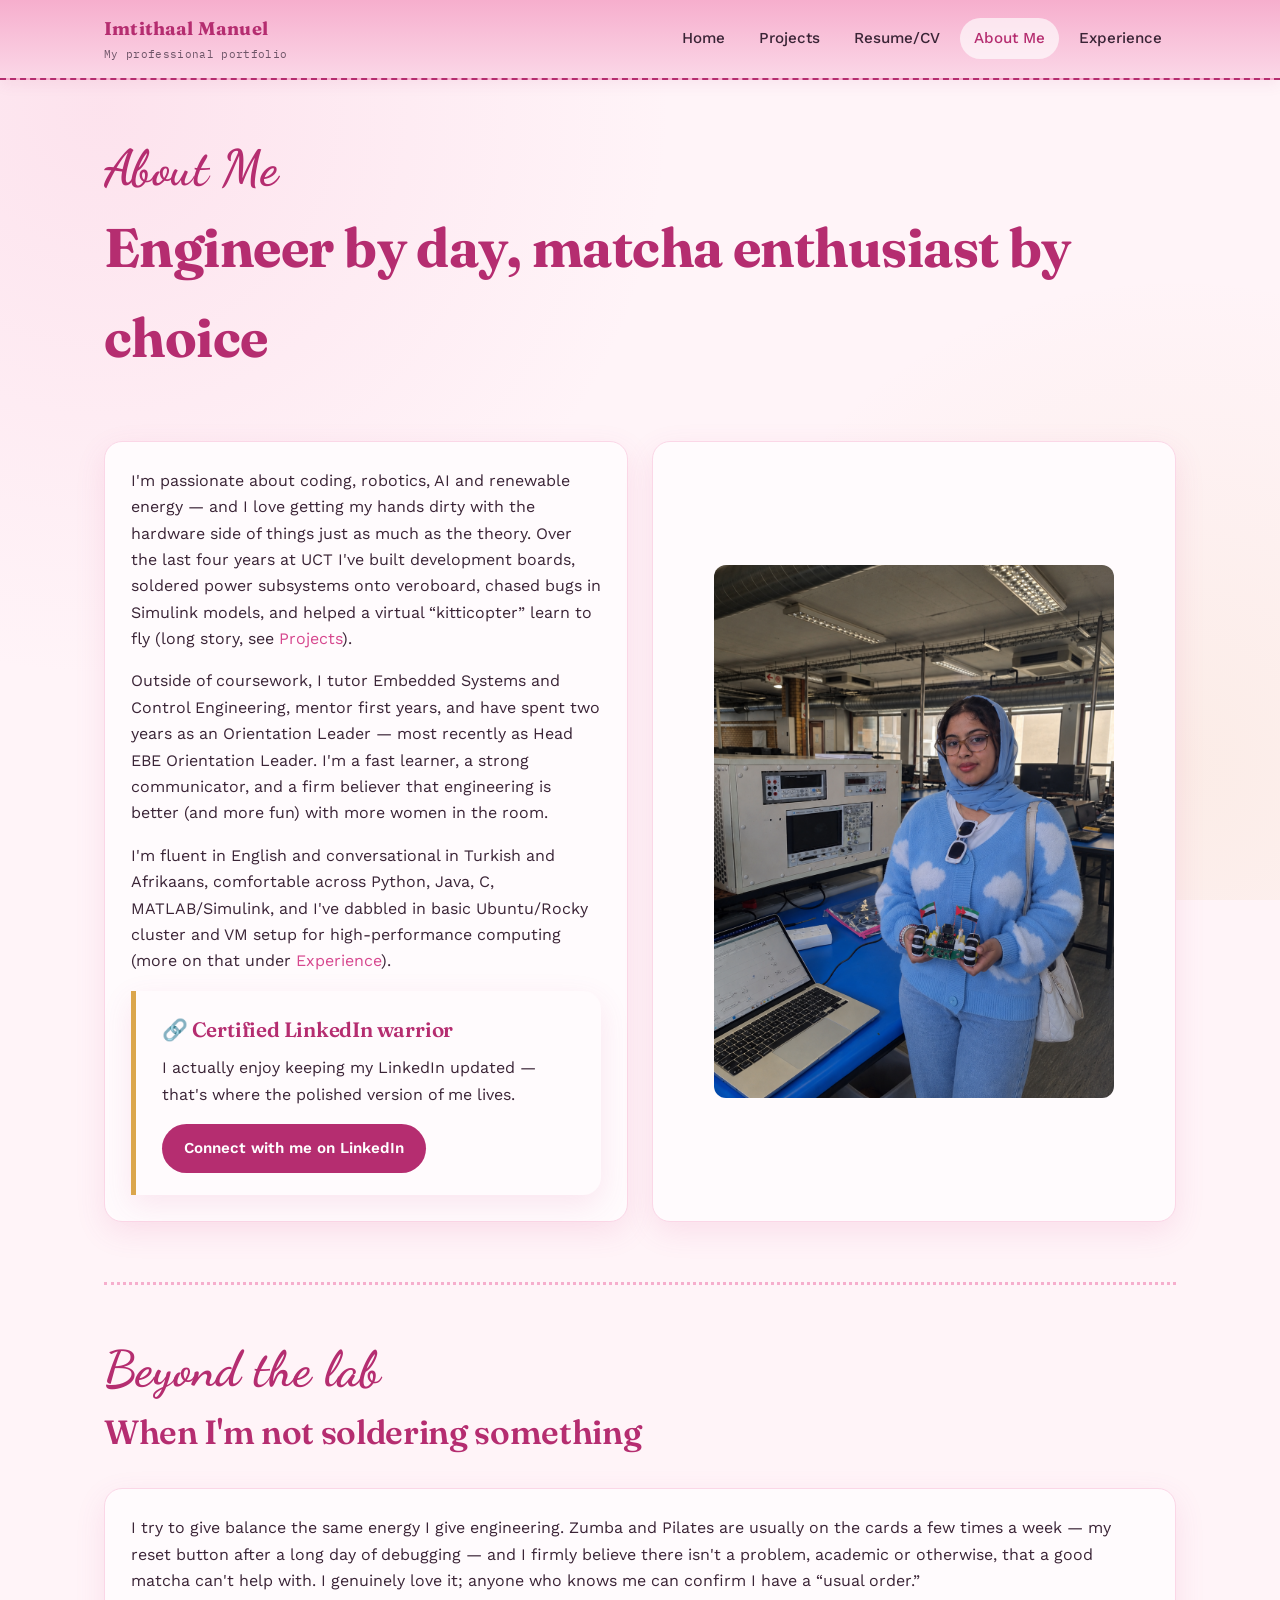
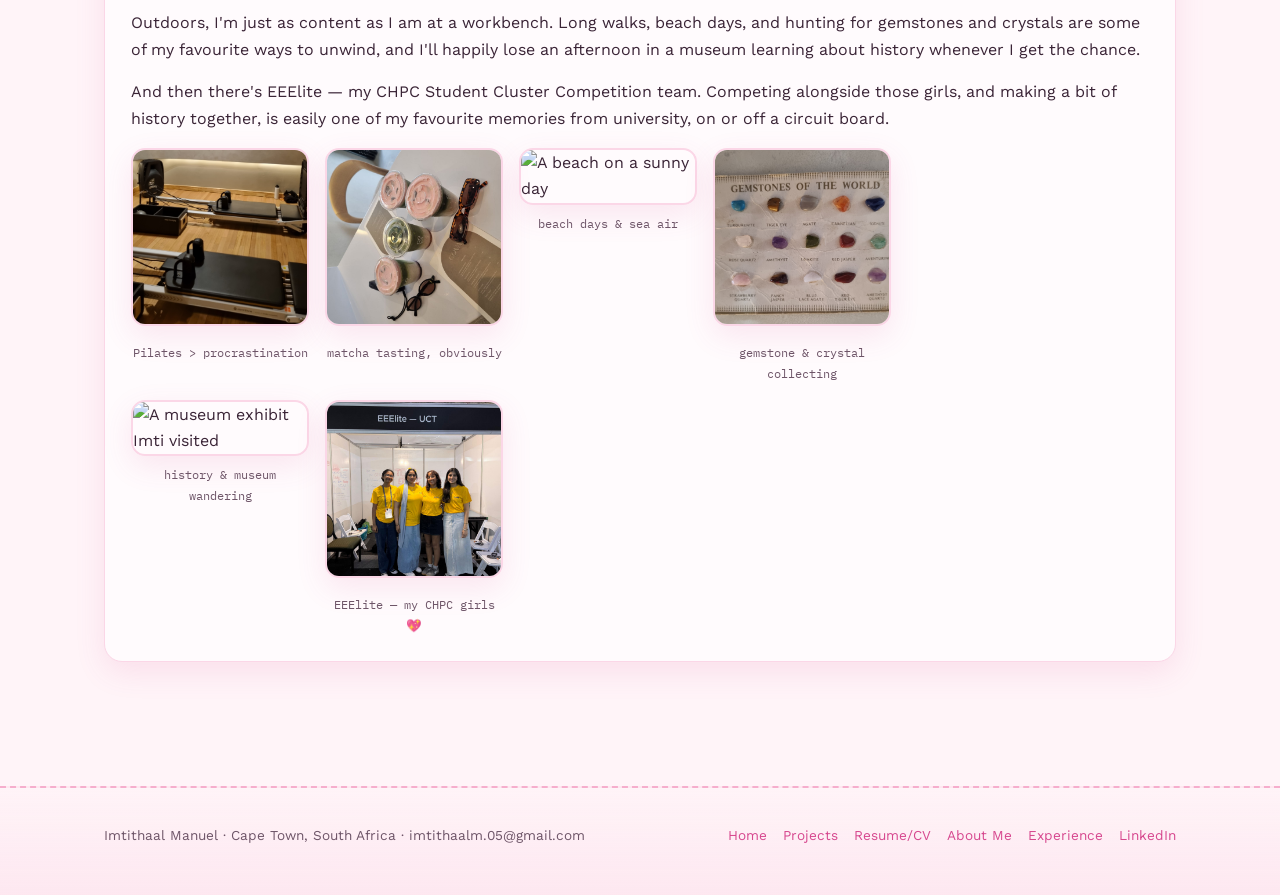
==== commit 64a5fac6: "lab image" ====
--- a/about.html
+++ b/about.html
@@ -36,23 +36,37 @@
     </div>
   </section>
 
-  <section>
-    <div class="wrap">
-      <div class="grid-2">
-        <div class="card">
-          <p>I'm passionate about coding, robotics, AI and renewable energy &mdash; and I love getting my hands dirty with the hardware side of things just as much as the theory. Over the last four years at UCT I've built development boards, soldered power subsystems onto veroboard, chased bugs in Simulink models, and helped a virtual &ldquo;kitticopter&rdquo; learn to fly (long story, see <a href="projects.html">Projects</a>).</p>
-          <p>Outside of coursework, I tutor Embedded Systems and Control Engineering, mentor first years, and have spent two years as an Orientation Leader &mdash; most recently as Head EBE Orientation Leader. I'm a fast learner, a strong communicator, and a firm believer that engineering is better (and more fun) with more women in the room.</p>
-          <p>I'm fluent in English and conversational in Turkish and Afrikaans, comfortable across Python, Java, C, MATLAB/Simulink, and I've dabbled in basic Ubuntu/Rocky cluster and VM setup for high-performance computing (more on that under <a href="experience.html">Experience</a>).</p>
+<section>
+  <div class="wrap">
+    <div class="grid-2">
+
+      <!-- LEFT: Your text -->
+      <div class="card">
+        <p>I'm passionate about coding, robotics, AI and renewable energy &mdash; and I love getting my hands dirty with the hardware side of things just as much as the theory. Over the last four years at UCT I've built development boards, soldered power subsystems onto veroboard, chased bugs in Simulink models, and helped a virtual &ldquo;kitticopter&rdquo; learn to fly (long story, see <a href="projects.html">Projects</a>).</p>
+
+        <p>Outside of coursework, I tutor Embedded Systems and Control Engineering, mentor first years, and have spent two years as an Orientation Leader &mdash; most recently as Head EBE Orientation Leader. I'm a fast learner, a strong communicator, and a firm believer that engineering is better (and more fun) with more women in the room.</p>
+
+        <p>I'm fluent in English and conversational in Turkish and Afrikaans, comfortable across Python, Java, C, MATLAB/Simulink, and I've dabbled in basic Ubuntu/Rocky cluster and VM setup for high-performance computing (more on that under <a href="experience.html">Experience</a>).</p>
+
         <div class="callout">
           <h3 class="mt-0">&#128279; Certified LinkedIn warrior</h3>
           <p>I actually enjoy keeping my LinkedIn updated &mdash; that's where the polished version of me lives.</p>
           <a class="btn" href="https://www.linkedin.com/in/imtithaal-m-58539129a" target="_blank" rel="noopener">Connect with me on LinkedIn</a>
         </div>
       </div>
+
+      <!-- RIGHT: Your photo -->
+      <div class="card" style="display: flex; align-items: center; justify-content: center;">
+        <img src="images/lab.png" 
+             alt="Me working in the lab" 
+             style="width: 100%; max-width: 400px; border-radius: 12px;">
+      </div>
+
     </div>
-  </section>
+  </div>
+</section>
 
-  <div class="wrap"><div class="trace-divider"></div></div>
+<div class="wrap"><div class="trace-divider"></div></div>
 
   <section>
     <div class="wrap">
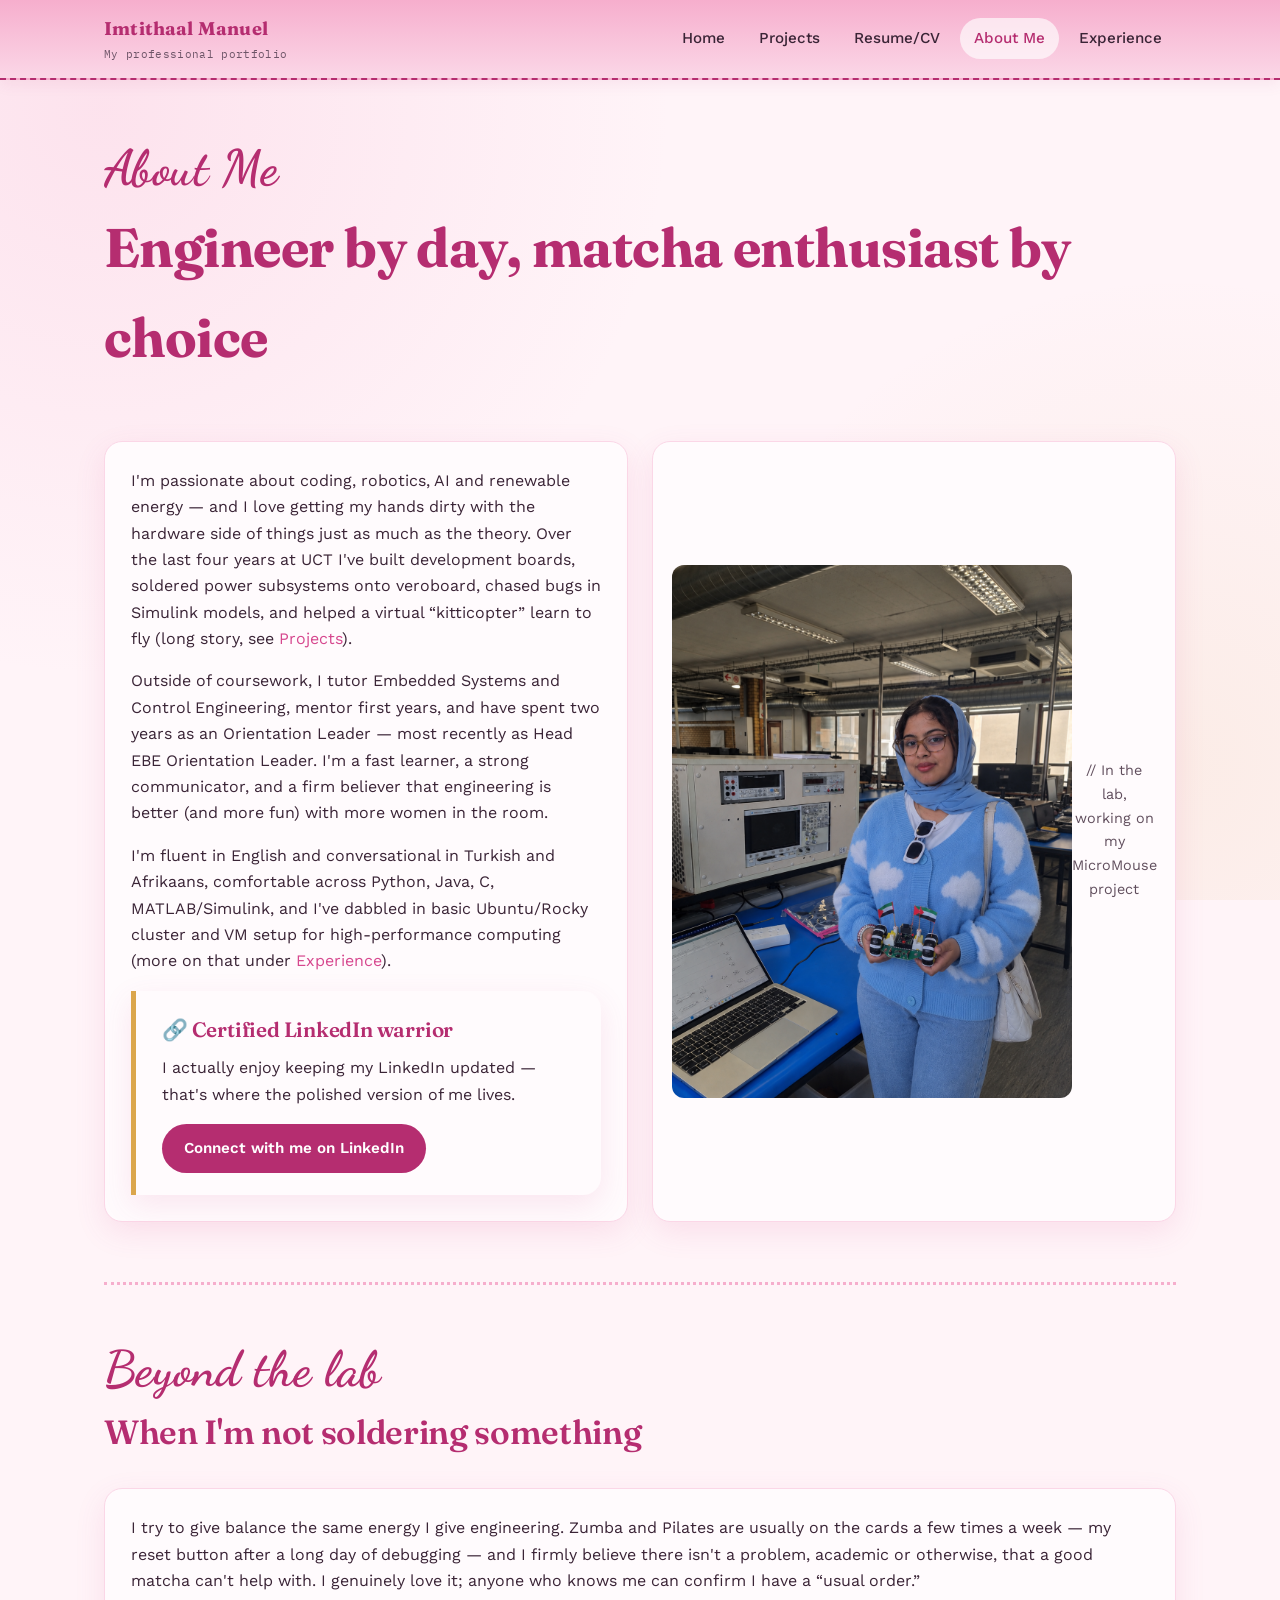
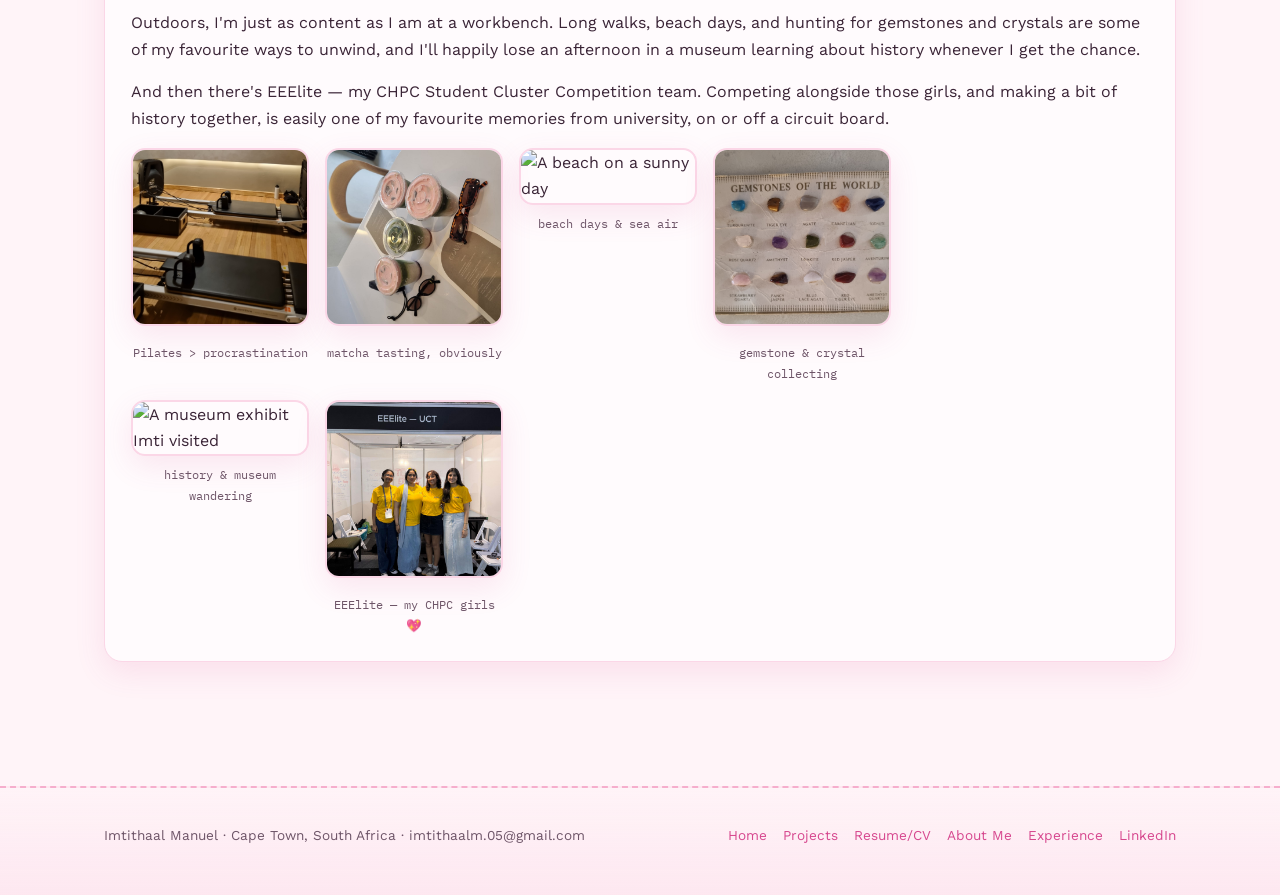
==== commit bfcc6d63: "mm pic me" ====
--- a/about.html
+++ b/about.html
@@ -60,6 +60,9 @@
         <img src="images/lab.png" 
              alt="Me working in the lab" 
              style="width: 100%; max-width: 400px; border-radius: 12px;">
+        <p style="margin-top: 12px; font-size: 0.9rem; text-align: center; opacity: 0.8;">
+           // In the lab, working on my MicroMouse project 
+          </p>
       </div>
 
     </div>
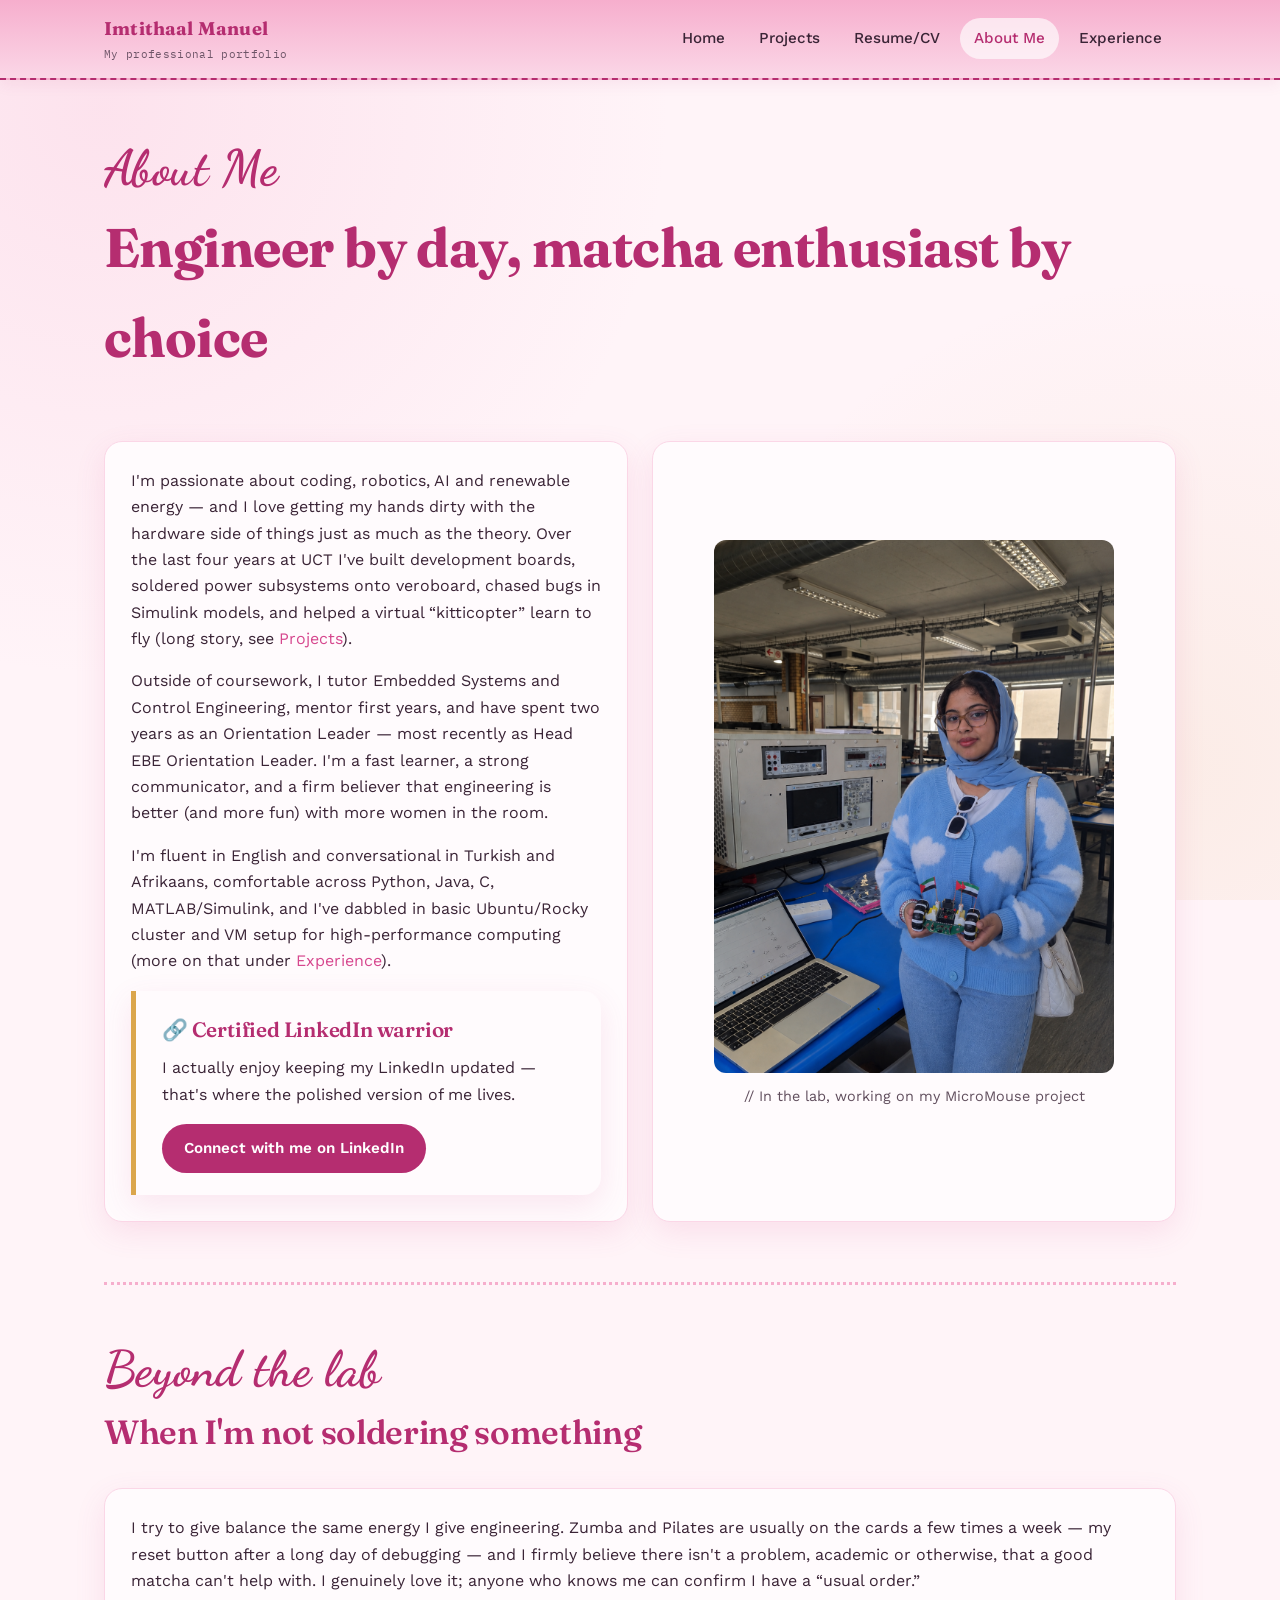
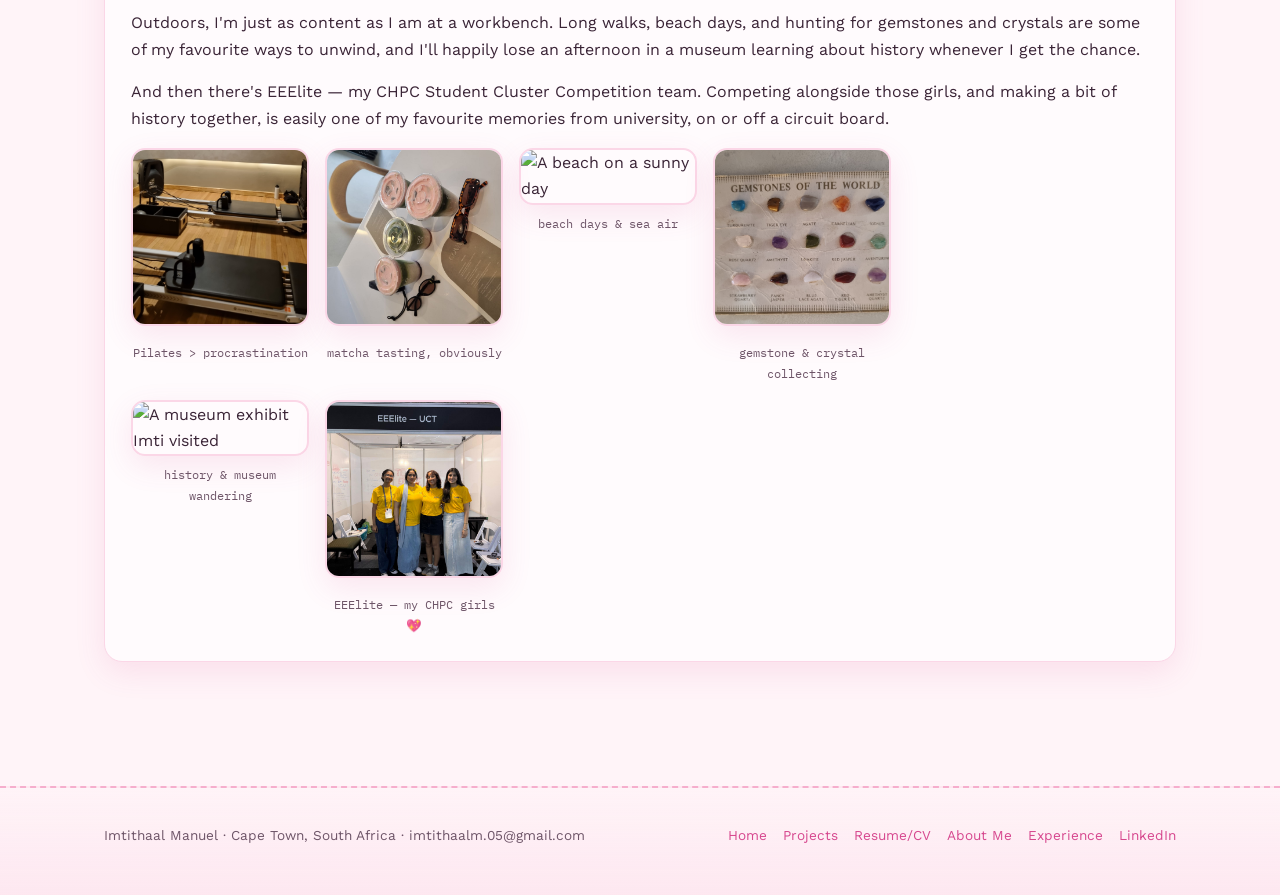
==== commit 92055fa9: "centred" ====
--- a/about.html
+++ b/about.html
@@ -56,13 +56,13 @@
       </div>
 
       <!-- RIGHT: Your photo -->
-      <div class="card" style="display: flex; align-items: center; justify-content: center;">
+      <div class="card" style="display: flex; flex-direction: column; align-items: center; justify-content: center;">
         <img src="images/lab.png" 
              alt="Me working in the lab" 
              style="width: 100%; max-width: 400px; border-radius: 12px;">
         <p style="margin-top: 12px; font-size: 0.9rem; text-align: center; opacity: 0.8;">
            // In the lab, working on my MicroMouse project 
-          </p>
+        </p>
       </div>
 
     </div>
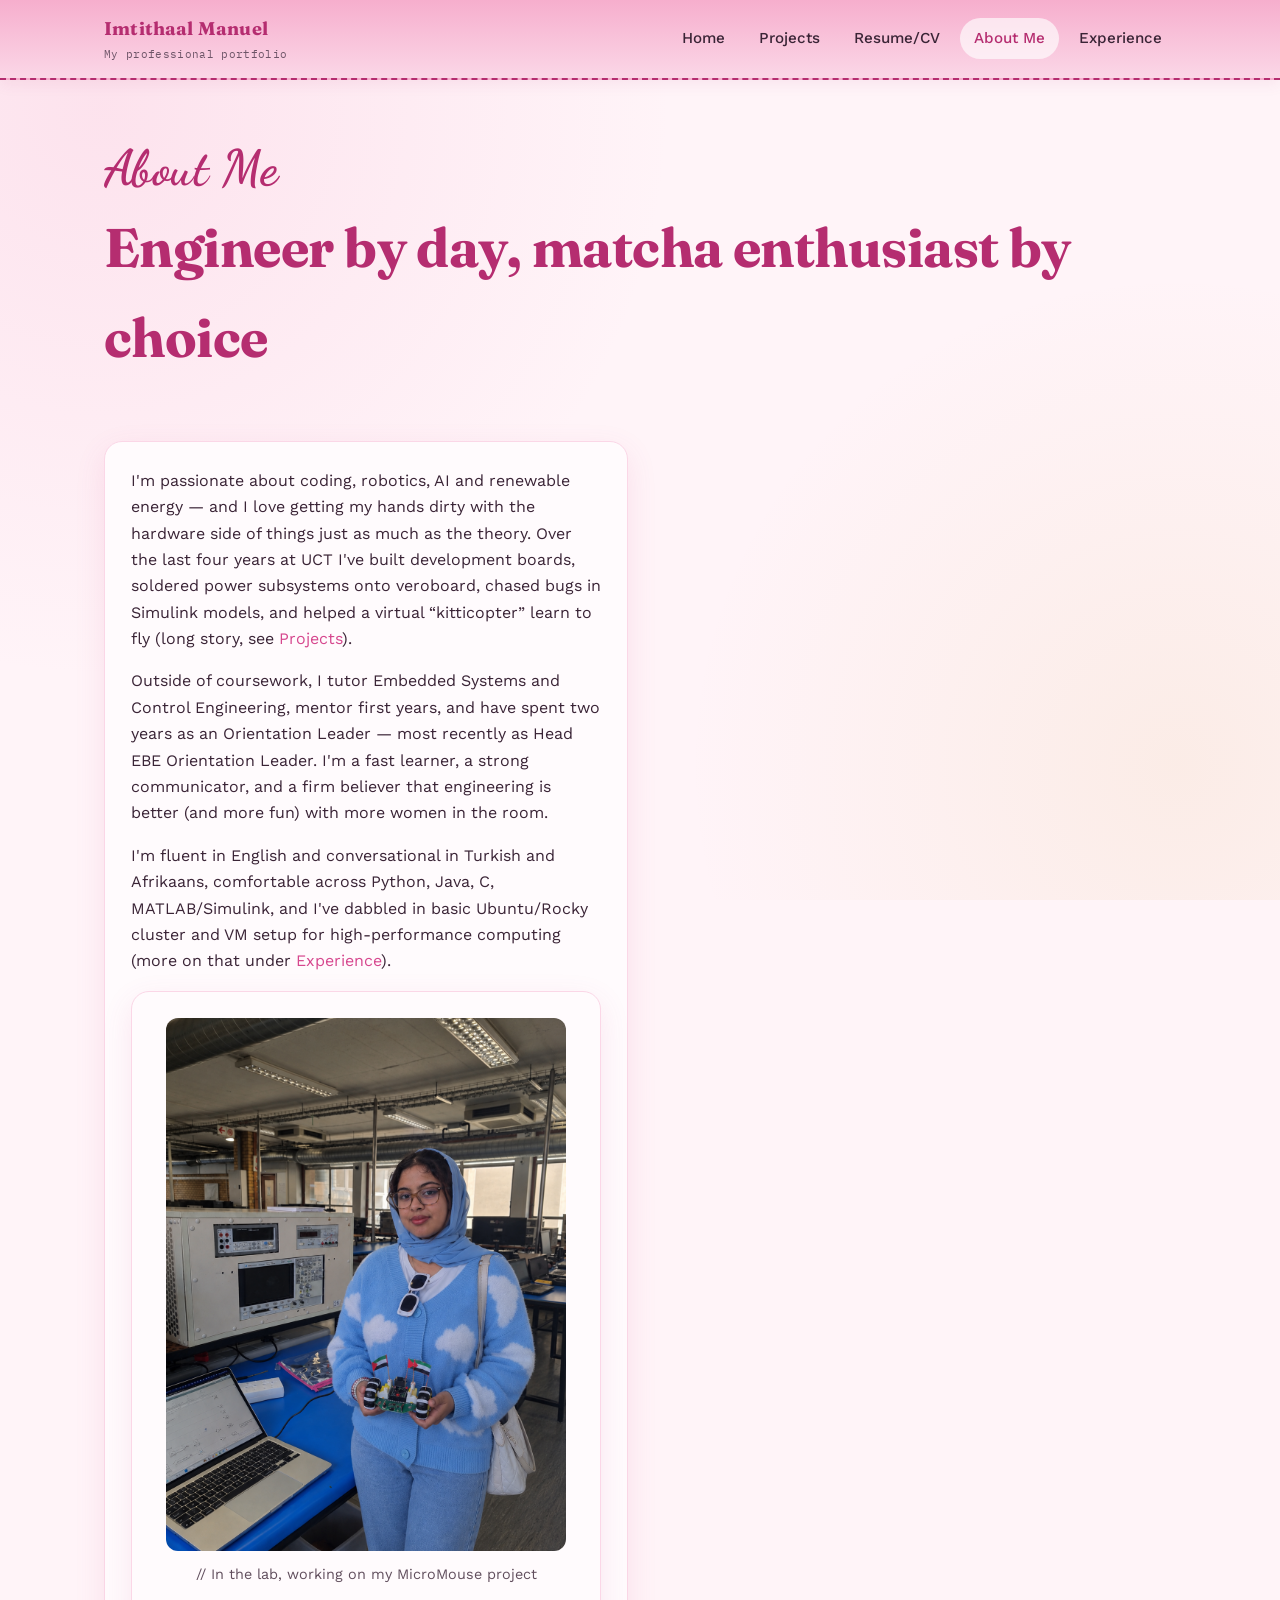
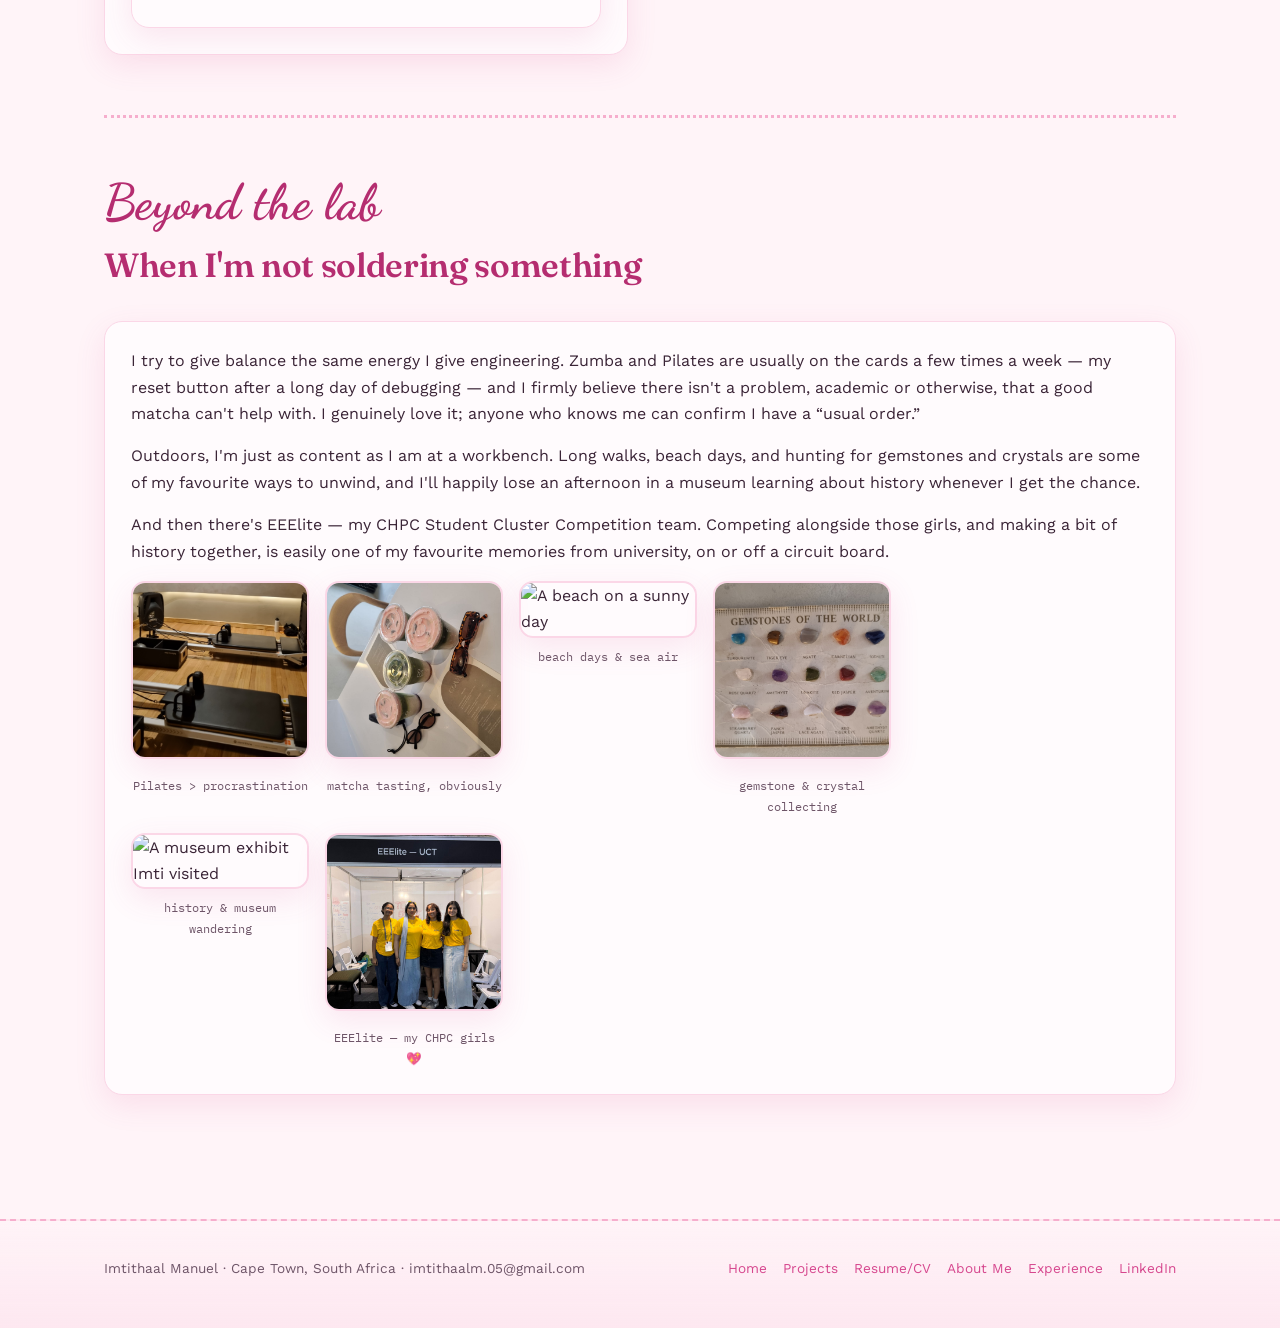
==== commit dbd0be5d: "linkden" ====
--- a/about.html
+++ b/about.html
@@ -48,14 +48,7 @@
 
         <p>I'm fluent in English and conversational in Turkish and Afrikaans, comfortable across Python, Java, C, MATLAB/Simulink, and I've dabbled in basic Ubuntu/Rocky cluster and VM setup for high-performance computing (more on that under <a href="experience.html">Experience</a>).</p>
 
-        <div class="callout">
-          <h3 class="mt-0">&#128279; Certified LinkedIn warrior</h3>
-          <p>I actually enjoy keeping my LinkedIn updated &mdash; that's where the polished version of me lives.</p>
-          <a class="btn" href="https://www.linkedin.com/in/imtithaal-m-58539129a" target="_blank" rel="noopener">Connect with me on LinkedIn</a>
-        </div>
-      </div>
-
-      <!-- RIGHT: Your photo -->
+       <!-- RIGHT: Your photo -->
       <div class="card" style="display: flex; flex-direction: column; align-items: center; justify-content: center;">
         <img src="images/lab.png" 
              alt="Me working in the lab" 
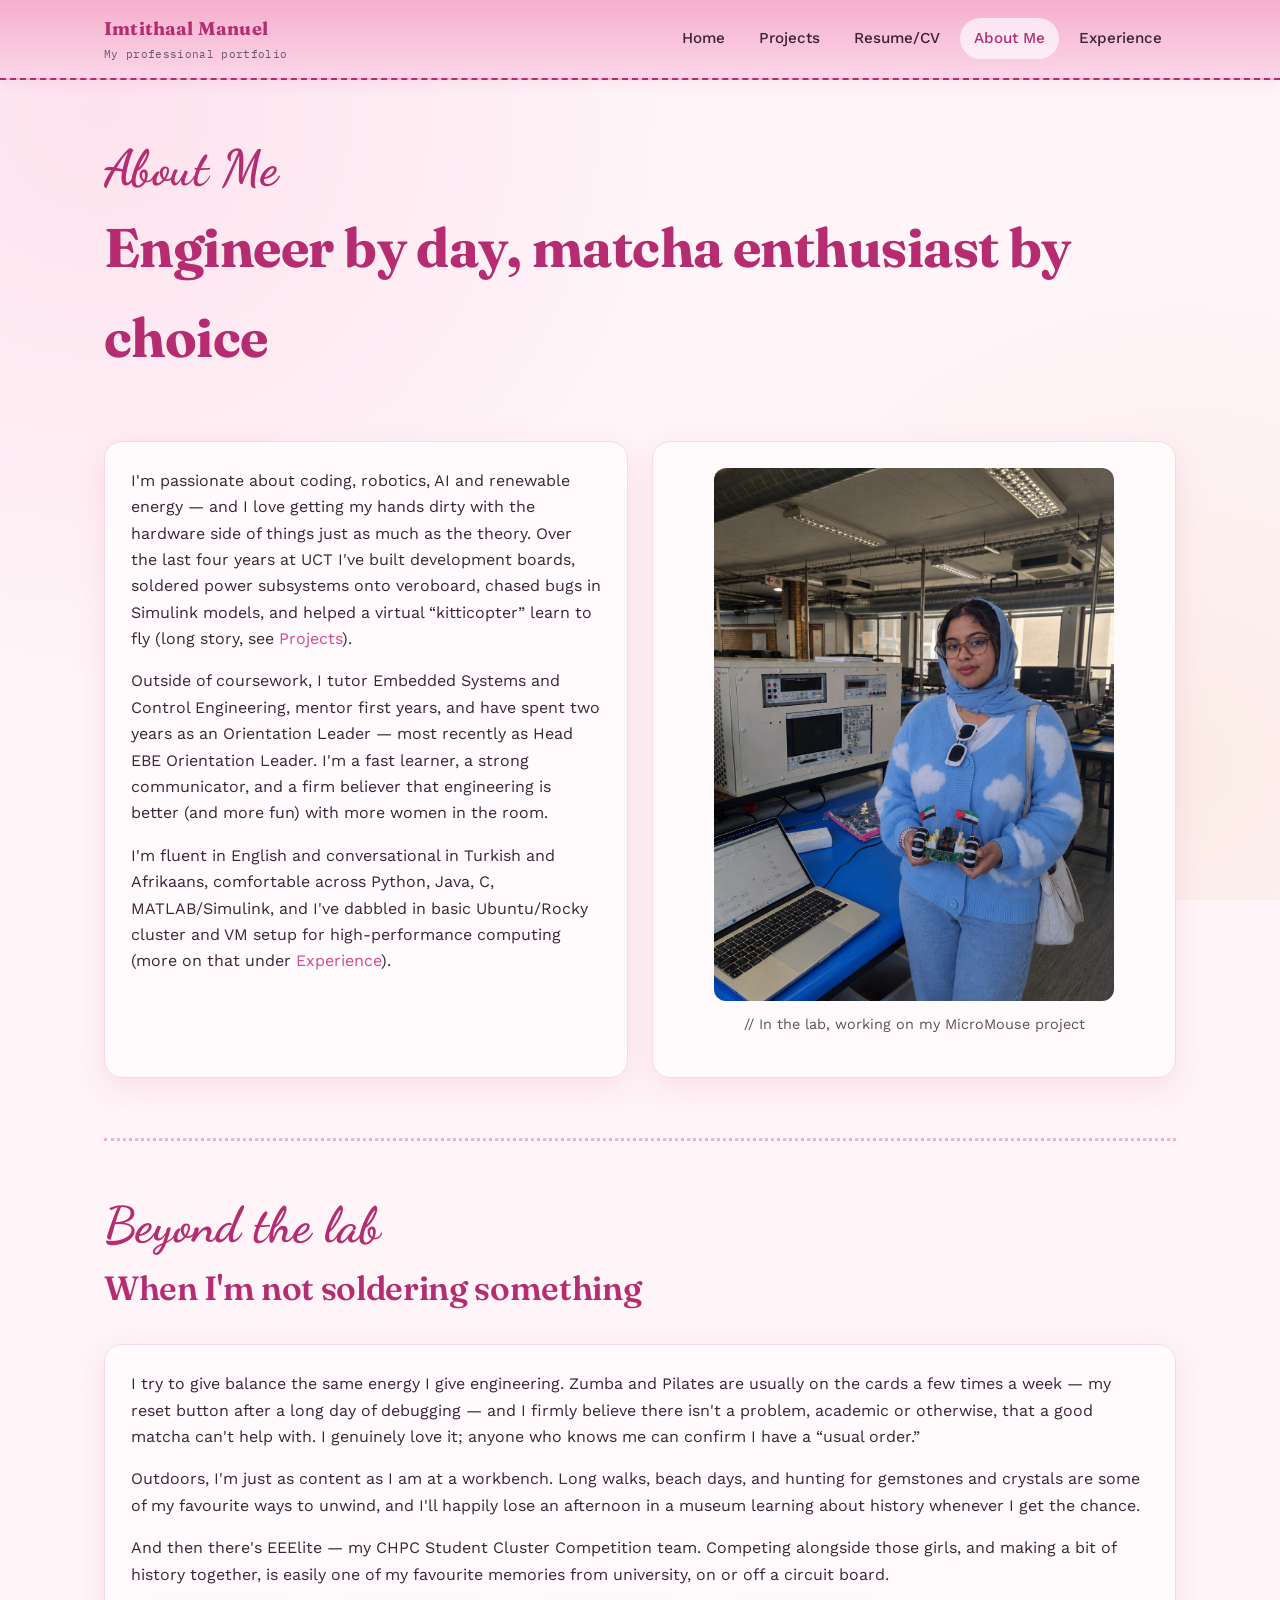
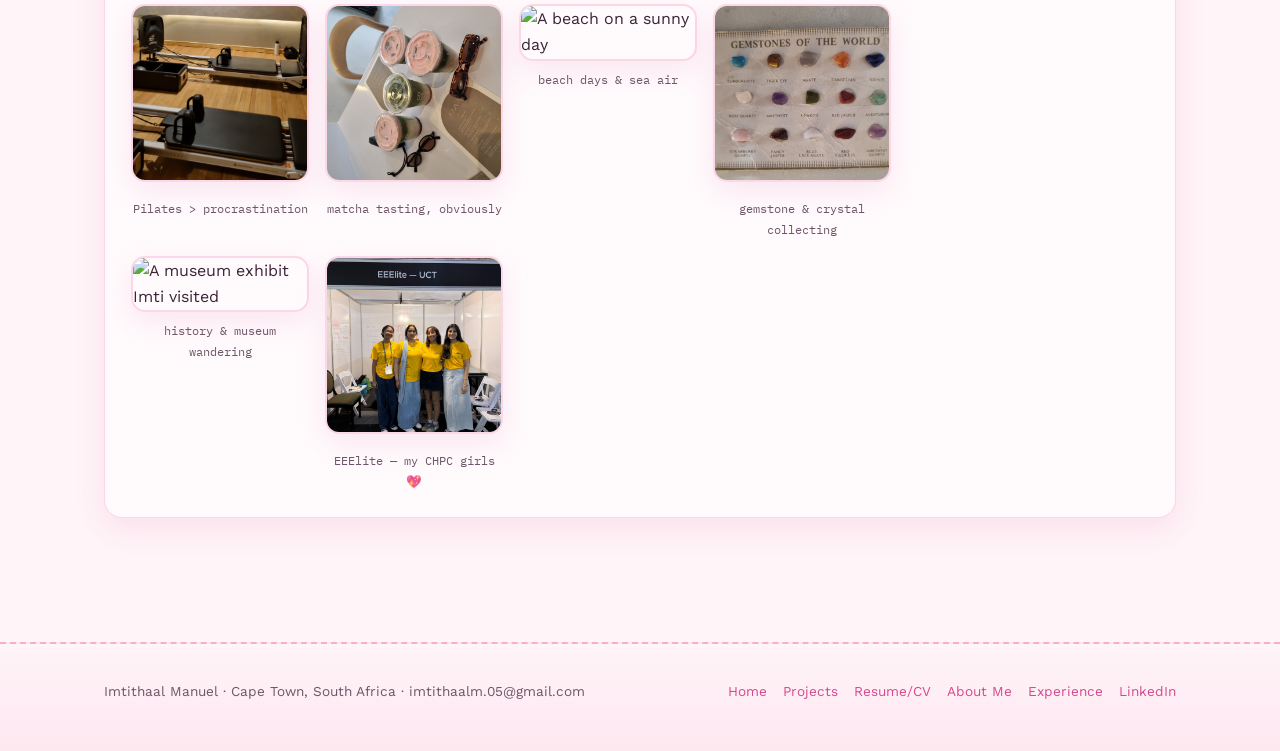
==== commit f5f2f8df: "about" ====
--- a/about.html
+++ b/about.html
@@ -47,14 +47,16 @@
         <p>Outside of coursework, I tutor Embedded Systems and Control Engineering, mentor first years, and have spent two years as an Orientation Leader &mdash; most recently as Head EBE Orientation Leader. I'm a fast learner, a strong communicator, and a firm believer that engineering is better (and more fun) with more women in the room.</p>
 
         <p>I'm fluent in English and conversational in Turkish and Afrikaans, comfortable across Python, Java, C, MATLAB/Simulink, and I've dabbled in basic Ubuntu/Rocky cluster and VM setup for high-performance computing (more on that under <a href="experience.html">Experience</a>).</p>
+      </div>
 
-       <!-- RIGHT: Your photo -->
+      <!-- RIGHT: Your photo -->
       <div class="card" style="display: flex; flex-direction: column; align-items: center; justify-content: center;">
         <img src="images/lab.png" 
              alt="Me working in the lab" 
              style="width: 100%; max-width: 400px; border-radius: 12px;">
+
         <p style="margin-top: 12px; font-size: 0.9rem; text-align: center; opacity: 0.8;">
-           // In the lab, working on my MicroMouse project 
+          // In the lab, working on my MicroMouse project
         </p>
       </div>
 
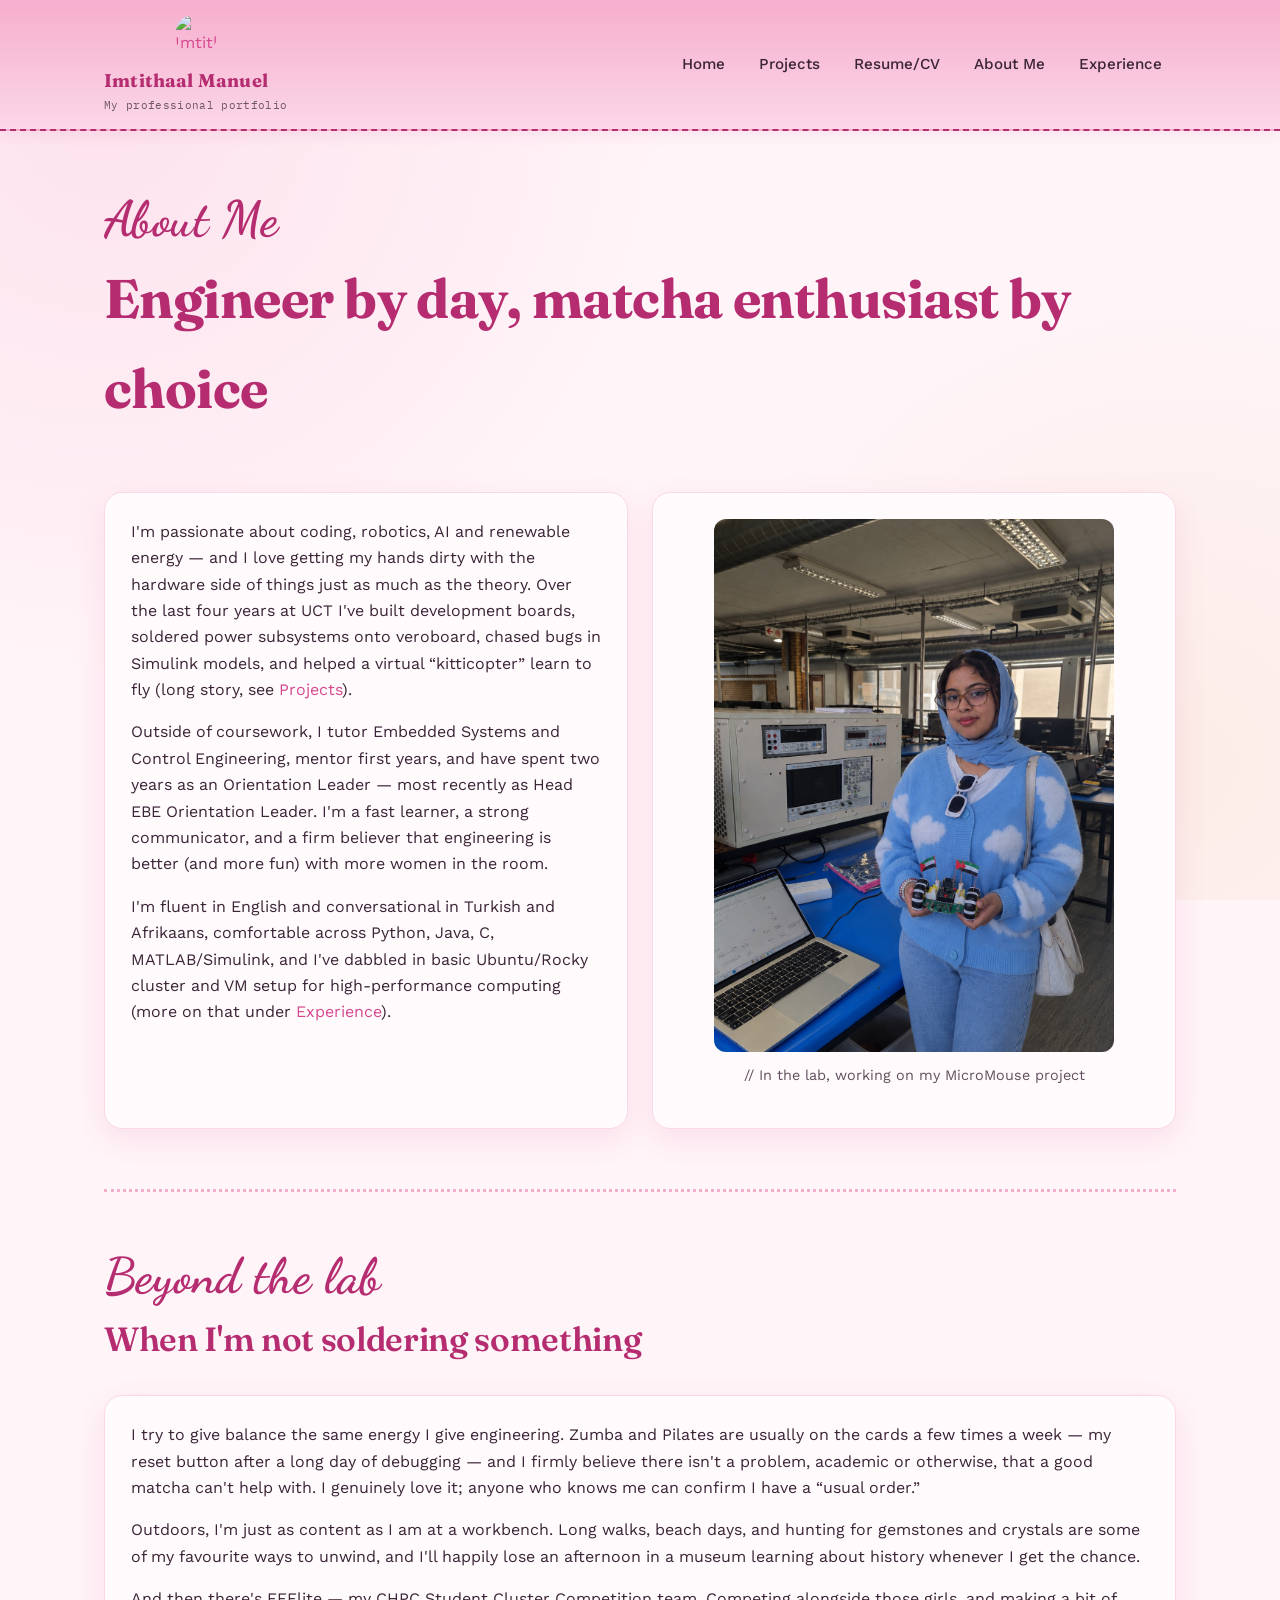
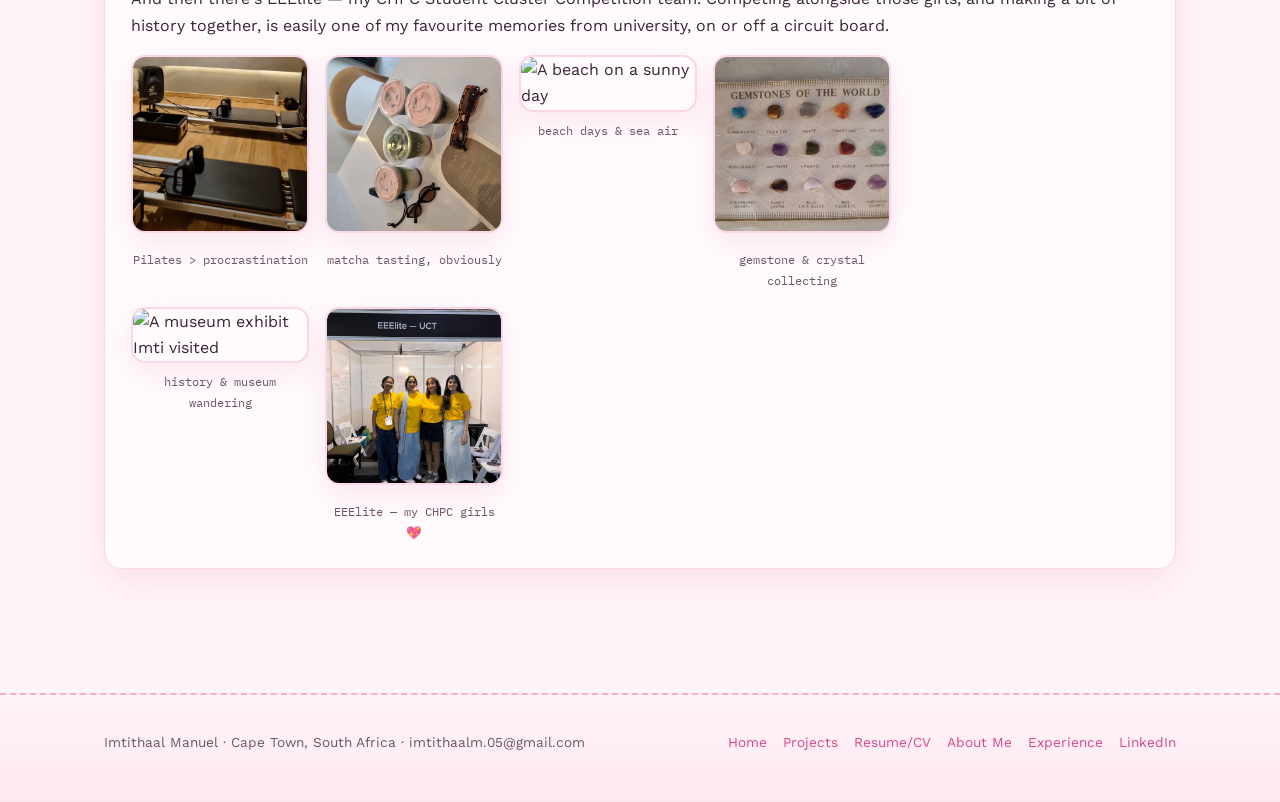
==== commit 18c28777: "headers" ====
--- a/about.html
+++ b/about.html
@@ -14,16 +14,32 @@
 
 <header class="site-header">
   <nav class="nav">
-    <a href="index.html" class="brand"><span class="brand-name">Imtithaal Manuel</span><span class="brand-tagline">My professional portfolio</span></a>
+
+    <a href="index.html" class="brand">
+      <img src="images/anime.png" alt="Imtithaal Manuel" class="brand-photo">
+
+      <span class="brand-text">
+        <span class="brand-name">Imtithaal Manuel</span>
+        <span class="brand-tagline">My professional portfolio</span>
+      </span>
+    </a>
+
     <input type="checkbox" id="nav-toggle" class="nav-toggle">
-    <label for="nav-toggle" class="hamburger" aria-label="Toggle navigation"><span></span><span></span><span></span></label>
+
+    <label for="nav-toggle" class="hamburger" aria-label="Toggle navigation">
+      <span></span>
+      <span></span>
+      <span></span>
+    </label>
+
     <ul class="nav-links">
       <li><a href="index.html">Home</a></li>
       <li><a href="projects.html">Projects</a></li>
       <li><a href="cv.html">Resume/CV</a></li>
-      <li><a href="about.html" class="active">About Me</a></li>
+      <li><a href="about.html">About Me</a></li>
       <li><a href="experience.html">Experience</a></li>
     </ul>
+
   </nav>
 </header>
 
--- a/style.css
+++ b/style.css
@@ -539,3 +539,23 @@
   font-family:'IBM Plex Mono', monospace; font-size:0.78rem; color:var(--ink-soft);
   margin-top:8px; text-align:center;
 }
+
+/* Profile picture in header */
+.brand {
+  display: flex;
+  align-items: center;
+  gap: 10px;
+}
+
+.brand-photo {
+  width: 42px;
+  height: 42px;
+  border-radius: 50%;
+  object-fit: cover;
+  flex-shrink: 0;
+}
+
+.brand-text {
+  display: flex;
+  flex-direction: column;
+}
